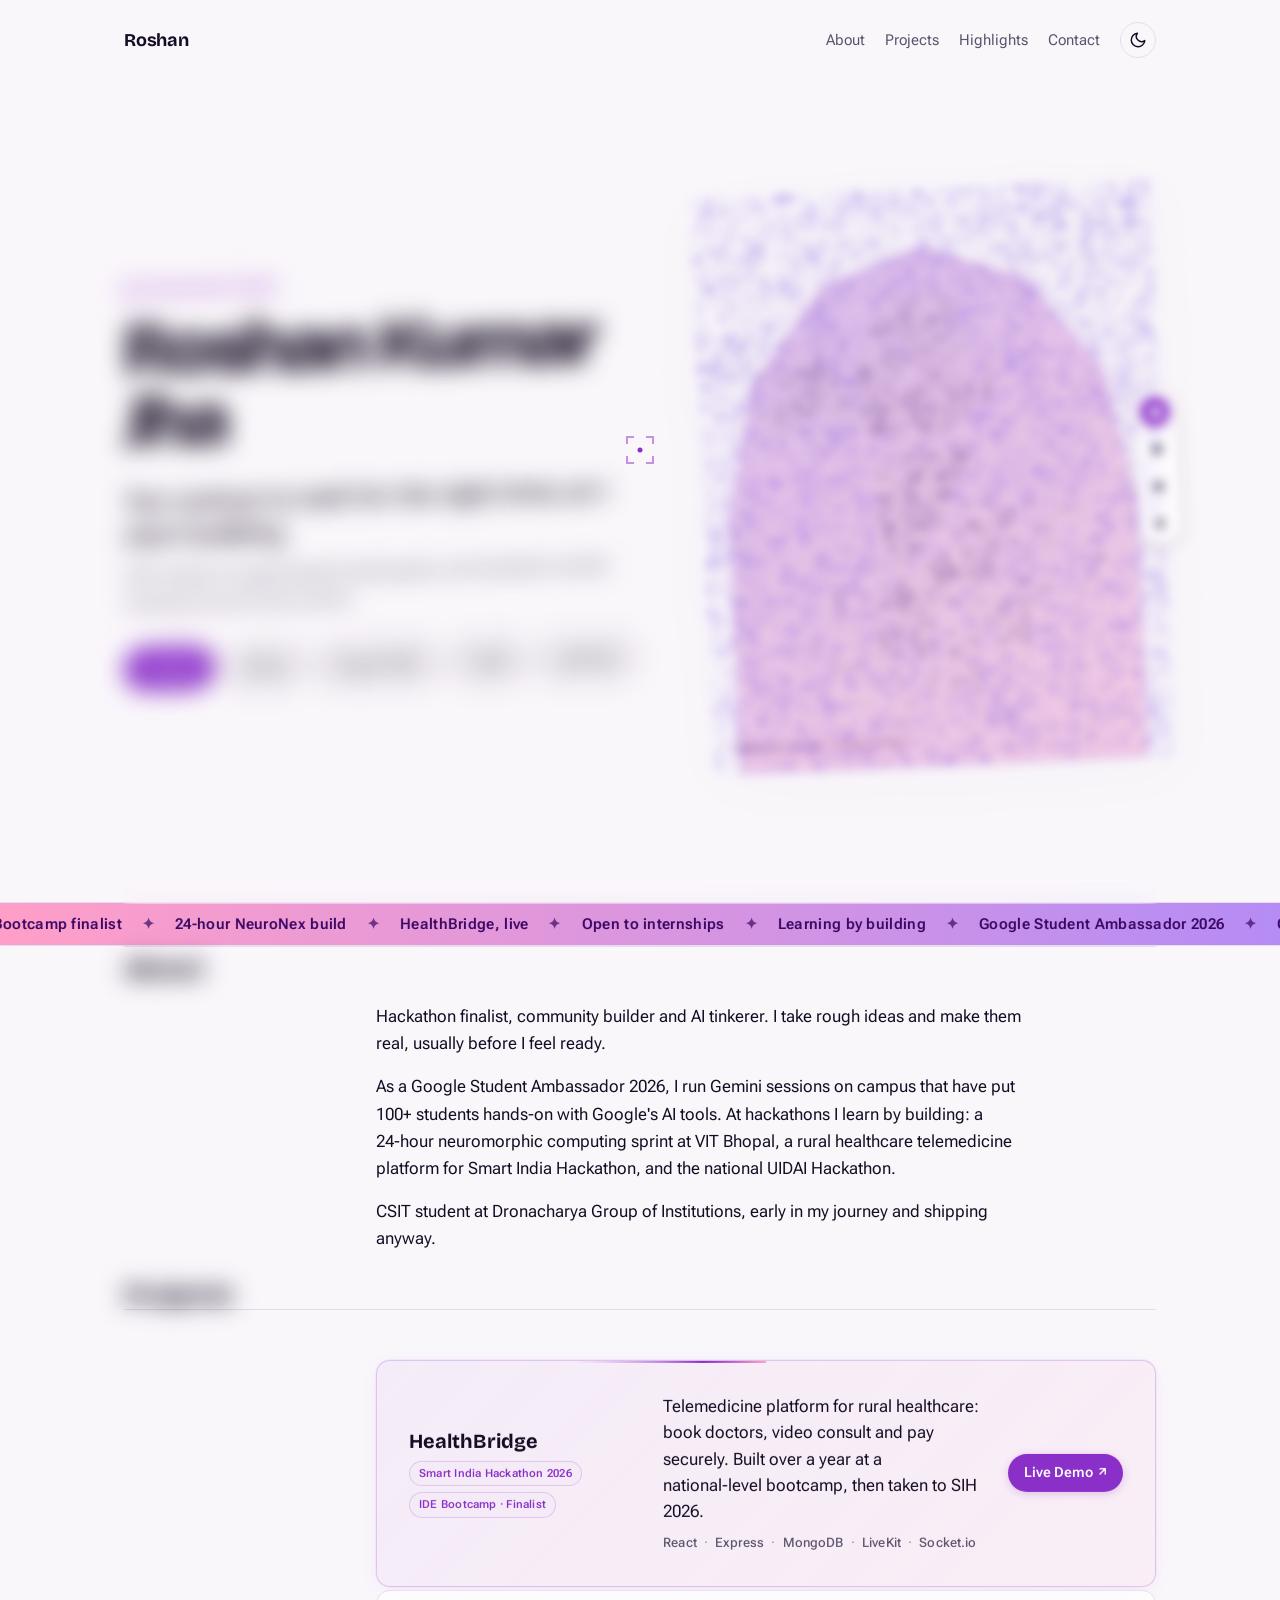
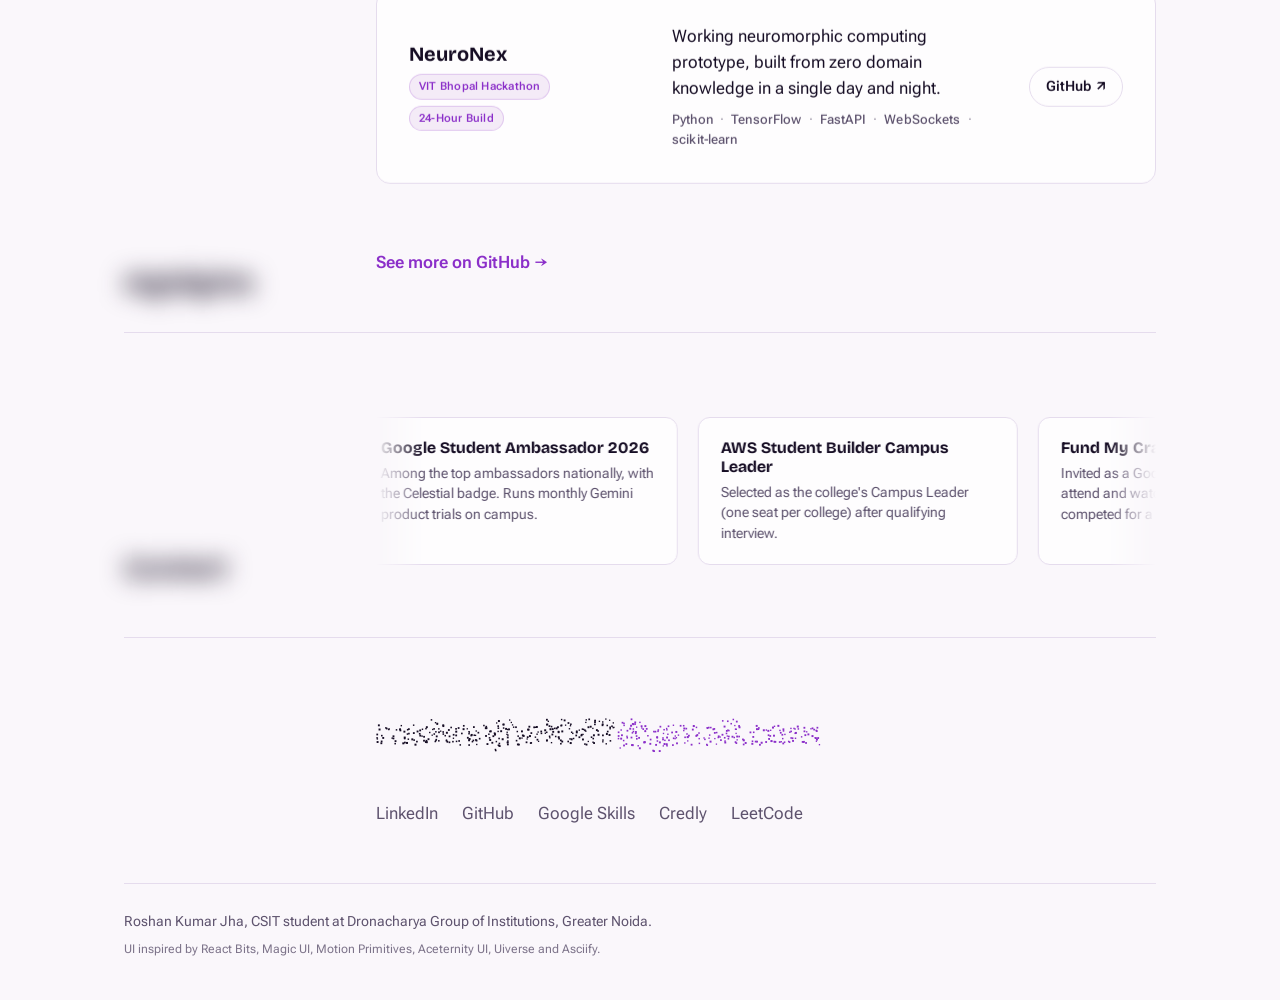
==== index.html @ 673baa4f "Fix project cards layout with vertically centered action buttons, unified padding, and unbroken stac" ====
<!DOCTYPE html>
<html lang="en">
<head>
<meta charset="utf-8">
<meta name="viewport" content="width=device-width, initial-scale=1">
<title>Roshan Kumar Jha | CSIT Student, Google Student Ambassador, Builder</title>
<meta name="description" content="Roshan Kumar Jha is a CSIT student at Dronacharya Group of Institutions, a Google Student Ambassador 2026 and a hackathon builder working across AI and product.">
<meta name="author" content="Roshan Kumar Jha">
<link rel="canonical" href="https://roshanjha1007-ctrl.github.io/Portfolio/">
<meta property="og:type" content="website">
<meta property="og:title" content="Roshan Kumar Jha | Builder, Google Student Ambassador">
<meta property="og:description" content="CSIT student, Google Student Ambassador and hackathon builder working across AI and product.">
<meta property="og:image" content="https://roshanjha1007-ctrl.github.io/Portfolio/photo.jpg">
<link rel="icon" href="data:image/svg+xml,%3Csvg xmlns='http://www.w3.org/2000/svg' viewBox='0 0 100 100'%3E%3Ctext y='.9em' font-size='90'%3E%E2%9C%A6%3C/text%3E%3C/svg%3E">
<link rel="preconnect" href="https://fonts.googleapis.com">
<link rel="preconnect" href="https://fonts.gstatic.com" crossorigin>
<link href="https://fonts.googleapis.com/css2?family=Bricolage+Grotesque:wght@500;700;800&family=Instrument+Sans:wght@400;500;600&family=Roboto+Flex:wght@100..1000&display=swap" rel="stylesheet">
<script>
  (function () {
    try {
      var saved = localStorage.getItem('theme');
      var systemDark = window.matchMedia && window.matchMedia('(prefers-color-scheme: dark)').matches;
      var theme = saved || (systemDark ? 'dark' : 'light');
      document.documentElement.setAttribute('data-theme', theme);
    } catch (e) {}
  })();
</script>
<script type="application/ld+json">
{
  "@context": "https://schema.org",
  "@type": "Person",
  "name": "Roshan Kumar Jha",
  "url": "https://roshanjha1007-ctrl.github.io/Portfolio/",
  "image": "https://roshanjha1007-ctrl.github.io/Portfolio/photo.jpg",
  "jobTitle": "Student, Google Student Ambassador",
  "alumniOf": "Dronacharya Group of Institutions",
  "email": "mailto:roshanjha1007@gmail.com",
  "sameAs": [
    "https://github.com/roshanjha1007-ctrl",
    "https://www.linkedin.com/in/roshanjha1007/",
    "https://www.skills.google/public_profiles/3627ba7f-261a-465a-b769-d2da955b5581",
    "https://www.credly.com/users/roshanjha1007/badges",
    "https://leetcode.com/u/roshanjha_1007/"
  ]
}
</script>
<style>
:root {
  --paper: #FAF7FB;
  --surface: #FFFFFF;
  --ink: #160D24;
  --muted: #5E536E;
  --line: #E5DCED;
  --accent: #8B2FC9;
  --soft: #F4EBF7;
  --card-bg: rgba(255, 255, 255, 0.7);
  --display: "Bricolage Grotesque", "Helvetica Neue", Arial, sans-serif;
  --body: "Roboto Flex", "Instrument Sans", "Helvetica Neue", Arial, sans-serif;
  --ticker-bg-start: #FF9FC8;
  --ticker-bg-end: #B58CF5;
  --ticker-text: #3B0764;
  --ascii-bg: #FF9FC8;
  --ascii-ink: #3B0764;
  --ascii-acc: #6D28D9;
  --target-border: rgba(139, 47, 201, 0.5);
  --target-active: #8B2FC9;
  color-scheme: light;
}

[data-theme="dark"] {
  --paper: #0B0714;
  --surface: #140D24;
  --ink: #F7EAF8;
  --muted: #A393B8;
  --line: #291B3D;
  --accent: #D946EF;
  --soft: #1E122E;
  --card-bg: rgba(20, 13, 36, 0.7);
  --ticker-bg-start: #2D0F3F;
  --ticker-bg-end: #4C1D95;
  --ticker-text: #FCE7F3;
  --ascii-bg: #140D24;
  --ascii-ink: #F7EAF8;
  --ascii-acc: #D946EF;
  --target-border: rgba(217, 70, 239, 0.6);
  --target-active: #D946EF;
  color-scheme: dark;
}

* { box-sizing: border-box; margin: 0; padding: 0; }
html { scroll-behavior: smooth; }
body {
  background: var(--paper);
  color: var(--ink);
  font: 400 17px/1.6 var(--body);
  -webkit-font-smoothing: antialiased;
  position: relative;
  overflow-x: hidden;
}
a { color: inherit; }
:focus-visible { outline: 2px solid var(--accent); outline-offset: 3px; border-radius: 3px; }
.wrap { max-width: 1080px; margin: 0 auto; padding: 0 24px; }
nav { display: flex; justify-content: space-between; align-items: center; padding: 22px 0; font-size: 15px; }
nav b { font: 700 18px var(--display); letter-spacing: -0.01em; }
.nav-right { display: flex; align-items: center; gap: 22px; }
nav a { text-decoration: none; color: var(--muted); transition: color 0.2s ease; }
nav a:hover { color: var(--ink); }

/* HERO */
.hero {
  display: grid;
  grid-template-columns: 1.15fr 0.85fr;
  gap: 48px;
  align-items: center;
  min-height: calc(100vh - 78px);
  min-height: calc(100svh - 78px);
  padding: 12px 0 40px;
}
h1 {
  font: 800 clamp(2.4rem, 5.8vw, 5rem)/0.98 var(--display);
  letter-spacing: -0.03em;
  text-wrap: balance;
}
.tag { margin-top: 26px; max-width: 30em; }
.tag p:first-child { font: 500 clamp(20px, 2.4vw, 26px)/1.3 var(--display); letter-spacing: -0.01em; }
.tag p:last-child { margin-top: 10px; color: var(--muted); }
.links { display: flex; flex-wrap: wrap; gap: 10px; margin-top: 30px; }
.links a {
  padding: 9px 16px;
  border: 1px solid var(--ink);
  border-radius: 999px;
  text-decoration: none;
  font-weight: 500;
  font-size: 15px;
  transition: background 0.2s, color 0.2s, border-color 0.2s, transform 0.2s;
}
.links a:hover { background: var(--ink); color: var(--paper); transform: translateY(-1px); }
.links a.main { background: var(--accent); border-color: var(--accent); color: #fff; }
.links a.main:hover { background: var(--ink); border-color: var(--ink); color: var(--paper); }

.art {
  position: relative;
  height: min(70vh, 560px);
  height: min(70svh, 560px);
  aspect-ratio: 4/5;
  justify-self: end;
  overflow: visible;
  background: transparent;
  border: none;
  box-shadow: none;
}
.art canvas, .art img {
  position: absolute;
  inset: 0;
  width: 100%;
  height: 100%;
  display: block;
  object-fit: cover;
}
.art img { display: none; }
.art.fallback img { display: block; }
.art.fallback canvas { display: none; }
.hint {
  position: absolute;
  left: 12px;
  bottom: 10px;
  font-size: 12px;
  color: var(--ink);
  background: var(--soft);
  padding: 3px 10px;
  border-radius: 99px;
  pointer-events: none;
  border: 1px solid var(--line);
  transition: opacity 0.3s ease;
}

/* SECTIONS */
section { border-top: 1px solid var(--line); padding: 56px 0; display: grid; grid-template-columns: 220px 1fr; gap: 32px; }
h2 { font: 700 28px/1.1 var(--display); letter-spacing: -0.02em; }
.about p { max-width: 38em; }
.about p + p { margin-top: 16px; }
.row {
  display: grid;
  grid-template-columns: 1fr 1.4fr auto;
  gap: 24px;
  padding: 22px 0;
  border-bottom: 1px solid var(--line);
  align-items: start;
}
.row:first-child:not(.bento-card) { padding-top: 0; }
.row h3 { font: 700 20px var(--display); }
.row small { display: block; color: var(--muted); font-size: 14px; margin-top: 4px; }
.row a.go { font-weight: 600; color: var(--accent); text-decoration: none; white-space: nowrap; }
.row a.go:hover { text-decoration: underline; }
.more { display: inline-block; margin-top: 22px; font-weight: 600; color: var(--accent); text-decoration: none; }
.more:hover { text-decoration: underline; }

dl div { display: grid; grid-template-columns: 1fr 1.6fr; gap: 24px; padding: 16px 0; border-bottom: 1px solid var(--line); }
dl div:first-child { padding-top: 0; }
dt { font-weight: 600; }
dd { color: var(--muted); }

.contact a.big {
  font: 700 clamp(24px, 4vw, 40px)/1.1 var(--display);
  letter-spacing: -0.02em;
  text-decoration: none;
  border-bottom: 3px solid var(--accent);
}
.contact ul { list-style: none; display: flex; flex-wrap: wrap; gap: 8px 24px; margin-top: 26px; }
.contact li a { color: var(--muted); text-decoration: none; transition: color 0.2s ease; }
.contact li a:hover { color: var(--ink); }

footer { border-top: 1px solid var(--line); padding: 26px 0 40px; color: var(--muted); font-size: 14px; }

@media(max-width: 820px) {
  .hero { grid-template-columns: 1fr; gap: 32px; padding-top: 16px; min-height: 0; padding-bottom: 56px; }
  .art { justify-self: start; width: 100%; max-width: 360px; height: auto; }
  section { grid-template-columns: 1fr; gap: 20px; padding: 44px 0; }
  .row:not(.bento-card), dl div { grid-template-columns: 1fr; gap: 6px; }
}
</style>
<link rel="stylesheet" href="transitions.css">
<link rel="stylesheet" href="hero-bg.css">
</head>
<body>
<div id="target-cursor" class="target-cursor" aria-hidden="true">
  <div class="tc-dot"></div>
  <div class="tc-bracket tc-tl"></div>
  <div class="tc-bracket tc-tr"></div>
  <div class="tc-bracket tc-bl"></div>
  <div class="tc-bracket tc-br"></div>
</div>

<div id="hero-bg" aria-hidden="true"></div>
<div class="wrap">
  <nav aria-label="Main">
    <b>Roshan</b>
    <div class="nav-right">
      <a href="#about">About</a>
      <a href="#projects">Projects</a>
      <a href="#highlights">Highlights</a>
      <a href="#contact">Contact</a>
      <button id="theme-toggle" class="theme-toggle" aria-label="Toggle dark mode" title="Toggle theme">
        <svg class="sun-icon" viewBox="0 0 24 24" width="18" height="18" stroke="currentColor" stroke-width="2" fill="none" stroke-linecap="round" stroke-linejoin="round"><circle cx="12" cy="12" r="5"></circle><line x1="12" y1="1" x2="12" y2="3"></line><line x1="12" y1="21" x2="12" y2="23"></line><line x1="4.22" y1="4.22" x2="5.64" y2="5.64"></line><line x1="18.36" y1="18.36" x2="19.78" y2="19.78"></line><line x1="1" y1="12" x2="3" y2="12"></line><line x1="21" y1="12" x2="23" y2="12"></line><line x1="4.22" y1="19.78" x2="5.64" y2="18.36"></line><line x1="18.36" y1="5.64" x2="19.78" y2="4.22"></line></svg>
        <svg class="moon-icon" viewBox="0 0 24 24" width="18" height="18" stroke="currentColor" stroke-width="2" fill="none" stroke-linecap="round" stroke-linejoin="round"><path d="M21 12.79A9 9 0 1 1 11.21 3 7 7 0 0 0 21 12.79z"></path></svg>
      </button>
    </div>
  </nav>

  <header class="hero">
    <div class="parallax-layer">
      <!-- REACT BITS: TechText for hero h1 -->
      <div class="tech-text-wrap">
        <span class="tech-hud-badge">[SYS.BUILDER // 2026]</span>
        <h1 class="tech-text" data-text="Roshan Kumar Jha" aria-label="Roshan Kumar Jha"><span class="word">Roshan</span> <span class="word">Kumar</span><br class="hero-name-break"><span class="word">Jha</span></h1>
      </div>
      <div class="tag">
        <p>Too curious to wait for the right time, so I start building.</p>
        <p>CSIT student, Google Student Ambassador and hackathon builder working across AI and product.</p>
      </div>
      <div class="links">
        <a class="main magnetic" href="https://www.linkedin.com/in/roshanjha1007/" rel="me noopener">LinkedIn</a>
        <a class="magnetic" href="https://github.com/roshanjha1007-ctrl" rel="me noopener">GitHub</a>
        <a class="magnetic" href="https://www.skills.google/public_profiles/3627ba7f-261a-465a-b769-d2da955b5581" rel="me noopener">Google Skills</a>
        <a class="magnetic" href="https://www.credly.com/users/roshanjha1007/badges" rel="me noopener">Credly</a>
        <a class="magnetic" href="https://leetcode.com/u/roshanjha_1007/" rel="me noopener">LeetCode</a>
      </div>
    </div>
    <div class="art parallax-layer" id="art">
      <div class="portrait-backdrop shape-arch" id="portrait-backdrop" aria-hidden="true"></div>
      <div class="portrait-subject" id="portrait-subject">
        <canvas id="cv" aria-hidden="true"></canvas>
        <img src="photo.png" onerror="this.onerror=null;this.src='photo.jpg'" alt="Portrait of Roshan Kumar Jha" width="640" height="800">
      </div>
      <span class="hint" id="hint">Diffusion reveal · Hover or tap</span>
      <div class="shape-switcher" aria-label="Portrait frame shape switcher">
        <button type="button" class="shape-btn active" data-shape="arch" title="Arch frame" aria-label="Arch shape">
          <svg viewBox="0 0 16 16" width="13" height="13" fill="currentColor"><path d="M2 14V7a6 6 0 0 1 12 0v7H2z"/></svg>
        </button>
        <button type="button" class="shape-btn" data-shape="circle" title="Circle frame" aria-label="Circle shape">
          <svg viewBox="0 0 16 16" width="13" height="13" fill="currentColor"><circle cx="8" cy="8" r="6"/></svg>
        </button>
        <button type="button" class="shape-btn" data-shape="hexagon" title="Hexagon frame" aria-label="Hexagon shape">
          <svg viewBox="0 0 16 16" width="13" height="13" fill="currentColor"><polygon points="8,2 14,5.5 14,10.5 8,14 2,10.5 2,5.5"/></svg>
        </button>
        <button type="button" class="shape-btn" data-shape="pill" title="Pill frame" aria-label="Pill shape">
          <svg viewBox="0 0 16 16" width="13" height="13" fill="currentColor"><rect x="4" y="2" width="8" height="12" rx="4"/></svg>
        </button>
      </div>
    </div>
    <div class="progressive-blur" aria-hidden="true"></div>
  </header>

  <!-- REACT BITS: TextLoop scrolling marquee strip -->
  <div class="ticker text-loop-container" id="text-loop" aria-hidden="true">
    <div class="text-loop-track">
      <div class="text-loop-content">
        <span>Google Student Ambassador 2026</span><span class="star">✦</span>
        <span>Gemini sessions for 100+ students</span><span class="star">✦</span>
        <span>IDE Bootcamp finalist</span><span class="star">✦</span>
        <span>24-hour NeuroNex build</span><span class="star">✦</span>
        <span>HealthBridge, live</span><span class="star">✦</span>
        <span>Open to internships</span><span class="star">✦</span>
        <span>Learning by building</span><span class="star">✦</span>
      </div>
      <div class="text-loop-content" aria-hidden="true">
        <span>Google Student Ambassador 2026</span><span class="star">✦</span>
        <span>Gemini sessions for 100+ students</span><span class="star">✦</span>
        <span>IDE Bootcamp finalist</span><span class="star">✦</span>
        <span>24-hour NeuroNex build</span><span class="star">✦</span>
        <span>HealthBridge, live</span><span class="star">✦</span>
        <span>Open to internships</span><span class="star">✦</span>
        <span>Learning by building</span><span class="star">✦</span>
      </div>
    </div>
  </div>

  <section id="about" class="about">
    <h2>About</h2>
    <div>
      <p>Hackathon finalist, community builder and AI tinkerer. I take rough ideas and make them real, usually before I feel ready.</p>
      <p>As a Google Student Ambassador 2026, I run Gemini sessions on campus that have put 100+ students hands-on with Google's AI tools. At hackathons I learn by building: a 24-hour neuromorphic computing sprint at VIT Bhopal, a rural healthcare telemedicine platform for Smart India Hackathon, and the national UIDAI Hackathon.</p>
      <p>CSIT student at Dronacharya Group of Institutions, early in my journey and shipping anyway.</p>
    </div>
  </section>

  <section id="projects">
    <h2>Projects</h2>
    <div class="bento-grid">
      <!-- 1. HealthBridge: Featured Bento Card with Magic UI Border Beam -->
      <div class="row project-card featured-project bento-card bento-featured">
        <div class="border-beam" aria-hidden="true"></div>
        <div>
          <h3>HealthBridge</h3>
          <div class="pill-group">
            <span class="pill">Smart India Hackathon 2026</span>
            <span class="pill">IDE Bootcamp · Finalist</span>
          </div>
        </div>
        <div>
          <p class="project-desc">Telemedicine platform for rural healthcare: book doctors, video consult and pay securely. Built over a year at a national-level bootcamp, then taken to SIH 2026.</p>
          <div class="project-stack">
            <span class="stack-item">React</span> <span class="stack-dot">·</span>
            <span class="stack-item">Express</span> <span class="stack-dot">·</span>
            <span class="stack-item">MongoDB</span> <span class="stack-dot">·</span>
            <span class="stack-item">LiveKit</span> <span class="stack-dot">·</span>
            <span class="stack-item">Socket.io</span>
          </div>
        </div>
        <div class="project-links">
          <a class="btn-demo magnetic" href="https://health-bridge-frontend-rosy.vercel.app/login" target="_blank" rel="noopener noreferrer" aria-label="Open HealthBridge demo">Live Demo <span class="arrow">↗</span></a>
        </div>
      </div>

      <!-- 2. NeuroNex: Matching Bento Card -->
      <div class="row project-card bento-card">
        <div>
          <h3>NeuroNex</h3>
          <div class="pill-group">
            <span class="pill">VIT Bhopal Hackathon</span>
            <span class="pill">24-Hour Build</span>
          </div>
        </div>
        <div>
          <p class="project-desc">Working neuromorphic computing prototype, built from zero domain knowledge in a single day and night.</p>
          <div class="project-stack">
            <span class="stack-item">Python</span> <span class="stack-dot">·</span>
            <span class="stack-item">TensorFlow</span> <span class="stack-dot">·</span>
            <span class="stack-item">FastAPI</span> <span class="stack-dot">·</span>
            <span class="stack-item">WebSockets</span> <span class="stack-dot">·</span>
            <span class="stack-item">scikit&#8209;learn</span>
          </div>
        </div>
        <div class="project-links">
          <a class="btn-github magnetic" href="https://github.com/roshanjha1007-ctrl/synops_sec" target="_blank" rel="noopener noreferrer" aria-label="Open NeuroNex repository">GitHub <span class="arrow">↗</span></a>
        </div>
      </div>

      <a class="more magnetic" href="https://github.com/roshanjha1007-ctrl?tab=repositories" target="_blank" rel="noopener">See more on GitHub →</a>
    </div>
  </section>

  <section id="highlights">
    <h2>Highlights</h2>
    <div class="infinite-cards-wrap" id="infinite-cards-wrap" aria-label="Achievements carousel">
      <div class="infinite-cards-track">
        <!-- Set 1 -->
        <div class="tilt-card"><div class="tilt-card-inner"><dt>Google Student Ambassador 2026</dt><dd>Among the top ambassadors nationally, with the Celestial badge. Runs monthly Gemini product trials on campus.</dd></div></div>
        <div class="tilt-card"><div class="tilt-card-inner"><dt>AWS Student Builder Campus Leader</dt><dd>Selected as the college's Campus Leader (one seat per college) after qualifying interview.</dd></div></div>
        <div class="tilt-card"><div class="tilt-card-inner"><dt>Fund My Crazy, IIT Delhi</dt><dd>Invited as a Google Student Ambassador to attend and watch the event, where 10 ideas competed for a ₹1 Crore prize pool.</dd></div></div>
        <div class="tilt-card"><div class="tilt-card-inner"><dt>IDE Bootcamp 2026</dt><dd>Finalist.</dd></div></div>
        <div class="tilt-card"><div class="tilt-card-inner"><dt>Hackathons</dt><dd>Top 15 teams at the Dronpratimb college hackathon, participant at the national UIDAI Hackathon, and NeuroNex 2026 at VIT Bhopal.</dd></div></div>
        <div class="tilt-card"><div class="tilt-card-inner"><dt>Naukri Campus Young Turks 2026</dt><dd>Rank 24,965 out of 4 lakh+ students in Round 1, and qualified for Round 2 in the Coding track.</dd></div></div>
        <div class="tilt-card"><div class="tilt-card-inner"><dt>Credly Badges</dt><dd>60+ verified skill badges across Google Cloud, AI/ML and software development.</dd></div></div>
        <!-- Set 2 (for seamless infinite loop) -->
        <div class="tilt-card" aria-hidden="true"><div class="tilt-card-inner"><dt>Google Student Ambassador 2026</dt><dd>Among the top ambassadors nationally, with the Celestial badge. Runs monthly Gemini product trials on campus.</dd></div></div>
        <div class="tilt-card" aria-hidden="true"><div class="tilt-card-inner"><dt>AWS Student Builder Campus Leader</dt><dd>Selected as the college's Campus Leader (one seat per college) after qualifying interview.</dd></div></div>
        <div class="tilt-card" aria-hidden="true"><div class="tilt-card-inner"><dt>Fund My Crazy, IIT Delhi</dt><dd>Invited as a Google Student Ambassador to attend and watch the event, where 10 ideas competed for a ₹1 Crore prize pool.</dd></div></div>
        <div class="tilt-card" aria-hidden="true"><div class="tilt-card-inner"><dt>IDE Bootcamp 2026</dt><dd>Finalist.</dd></div></div>
        <div class="tilt-card" aria-hidden="true"><div class="tilt-card-inner"><dt>Hackathons</dt><dd>Top 15 teams at the Dronpratimb college hackathon, participant at the national UIDAI Hackathon, and NeuroNex 2026 at VIT Bhopal.</dd></div></div>
        <div class="tilt-card" aria-hidden="true"><div class="tilt-card-inner"><dt>Naukri Campus Young Turks 2026</dt><dd>Rank 24,965 out of 4 lakh+ students in Round 1, and qualified for Round 2 in the Coding track.</dd></div></div>
        <div class="tilt-card" aria-hidden="true"><div class="tilt-card-inner"><dt>Credly Badges</dt><dd>60+ verified skill badges across Google Cloud, AI/ML and software development.</dd></div></div>
      </div>
    </div>
  </section>

  <!-- REACT BITS: ParticleText in contact section -->
  <section id="contact" class="contact">
    <h2>Contact</h2>
    <div>
      <div class="particle-text-wrap" id="particle-text-wrap">
        <canvas id="particle-canvas" aria-label="roshanjha1007@gmail.com"></canvas>
        <a class="particle-link-sr big" href="mailto:roshanjha1007@gmail.com">roshanjha1007@gmail.com</a>
      </div>
      <ul>
        <li><a href="https://www.linkedin.com/in/roshanjha1007/" rel="me noopener">LinkedIn</a></li>
        <li><a href="https://github.com/roshanjha1007-ctrl" rel="me noopener">GitHub</a></li>
        <li><a href="https://www.skills.google/public_profiles/3627ba7f-261a-465a-b769-d2da955b5581" rel="me noopener">Google Skills</a></li>
        <li><a href="https://www.credly.com/users/roshanjha1007/badges" rel="me noopener">Credly</a></li>
        <li><a href="https://leetcode.com/u/roshanjha_1007/" rel="me noopener">LeetCode</a></li>
      </ul>
    </div>
  </section>

  <footer class="site-footer">
    <div>Roshan Kumar Jha, CSIT student at Dronacharya Group of Institutions, Greater Noida.</div>
    <div class="credits">UI inspired by React Bits, Magic UI, Motion Primitives, Aceternity UI, Uiverse and Asciify.</div>
  </footer>
</div>

<script src="ascii.js"></script>
<script src="transitions.js"></script>
<script type="module" src="hero-bg.js"></script>
</body>
</html>
---- transitions.css ----
/**
 * ============================================================
 * Portfolio UI Systems & Open Source Inspirations
 * - React Bits (David Haz, MIT License): TechText, TextLoop, ParticleText, VariableProximity, TargetCursor
 * - Magic UI (Dorian Baffier, MIT License): Bento Grid & Border Beam
 * - Motion Primitives (Emil Kowalski, MIT License): Magnetic Buttons & Progressive Blur
 * - Aceternity UI (Manu Arora, MIT License for non-redistributed portfolio): Infinite Moving Cards & 3D Tilt
 * - Asciify & Uiverse.io (MIT License): Toast notification & clean elements
 * ============================================================
 */

/* Theme Variables */
:root {
  --paper: #FAF7FB;
  --surface: #FFFFFF;
  --ink: #160D24;
  --muted: #5E536E;
  --line: #E5DCED;
  --accent: #8B2FC9;
  --soft: #F4EBF7;
  --card-bg: rgba(255, 255, 255, 0.7);
  --ticker-bg-start: #FF9FC8;
  --ticker-bg-end: #B58CF5;
  --ticker-text: #3B0764;
  --ascii-bg: #FF9FC8;
  --ascii-ink: #3B0764;
  --ascii-acc: #6D28D9;
  --target-border: rgba(139, 47, 201, 0.5);
  --target-active: #8B2FC9;
  --hud-tag: #8B2FC9;
  color-scheme: light;
}

[data-theme="dark"] {
  --paper: #0B0714;
  --surface: #140D24;
  --ink: #F7EAF8;
  --muted: #A393B8;
  --line: #291B3D;
  --accent: #D946EF;
  --soft: #1E122E;
  --card-bg: rgba(20, 13, 36, 0.7);
  --ticker-bg-start: #2D0F3F;
  --ticker-bg-end: #4C1D95;
  --ticker-text: #FCE7F3;
  --ascii-bg: #140D24;
  --ascii-ink: #F7EAF8;
  --ascii-acc: #D946EF;
  --target-border: rgba(217, 70, 239, 0.6);
  --target-active: #D946EF;
  --hud-tag: #D946EF;
  color-scheme: dark;
}

/* Nav & Theme Toggle */
.nav-right {
  display: flex;
  align-items: center;
  gap: 20px;
}
.theme-toggle {
  background: transparent;
  border: 1px solid var(--line);
  color: var(--ink);
  width: 36px;
  height: 36px;
  border-radius: 50%;
  display: inline-flex;
  align-items: center;
  justify-content: center;
  cursor: pointer;
  transition: all 0.2s ease;
  position: relative;
  overflow: hidden;
}
.theme-toggle:hover {
  background: var(--soft);
  border-color: var(--accent);
  color: var(--accent);
  transform: rotate(15deg);
}
.theme-toggle svg {
  position: absolute;
  transition: transform 0.4s cubic-bezier(0.16, 1, 0.3, 1), opacity 0.3s ease;
}
[data-theme="dark"] .theme-toggle .sun-icon {
  transform: translateY(0) scale(1);
  opacity: 1;
}
[data-theme="dark"] .theme-toggle .moon-icon {
  transform: translateY(24px) scale(0.5);
  opacity: 0;
}
:root:not([data-theme="dark"]) .theme-toggle .sun-icon {
  transform: translateY(-24px) scale(0.5);
  opacity: 0;
}
:root:not([data-theme="dark"]) .theme-toggle .moon-icon {
  transform: translateY(0) scale(1);
  opacity: 1;
}

/* 1. REACT BITS: TechText */
.tech-text-wrap {
  position: relative;
  display: block;
}
.tech-hud-badge {
  display: inline-block;
  font-family: var(--body);
  font-size: 11px;
  font-weight: 600;
  letter-spacing: 0.12em;
  text-transform: uppercase;
  color: var(--hud-tag);
  background: var(--soft);
  padding: 3px 8px;
  border-radius: 4px;
  margin-bottom: 12px;
  border-left: 2px solid var(--accent);
}
.tech-text {
  position: relative;
  display: block;
  text-wrap: balance;
  margin: 0;
  padding: 0;
}
.tech-text .word {
  display: inline-block;
  white-space: nowrap;
}
.hero-name-break {
  display: block;
}
.tech-char {
  display: inline-block;
  position: relative;
  transition: transform 0.2s cubic-bezier(0.34, 1.56, 0.64, 1), color 0.15s ease;
  will-change: transform;
}
.tech-char:hover {
  transform: translateY(-3px) scale(1.08);
  color: var(--accent);
  text-shadow: 0 0 12px var(--accent);
}

/* 2. REACT BITS: TextLoop */
.text-loop-container {
  overflow: hidden;
  white-space: nowrap;
  margin: 0 calc(50% - 50vw);
  background: linear-gradient(90deg, var(--ticker-bg-start), var(--ticker-bg-end));
  padding: 12px 0;
  border-block: 1px solid var(--line);
  user-select: none;
  position: relative;
}
.text-loop-track {
  display: flex;
  width: max-content;
  will-change: transform;
}
.text-loop-content {
  display: flex;
  align-items: center;
  gap: 20px;
  padding-right: 20px;
  font: 600 15px var(--body);
  color: var(--ticker-text);
  letter-spacing: 0.02em;
}
.text-loop-content .star {
  opacity: 0.7;
}

/* 3. REACT BITS: ParticleText */
.particle-text-wrap {
  position: relative;
  width: 100%;
  max-width: 600px;
  height: 80px;
  margin-bottom: 16px;
}
#particle-canvas {
  width: 100%;
  height: 100%;
  display: block;
  cursor: pointer;
}
.particle-link-sr {
  position: absolute;
  opacity: 0;
  pointer-events: none;
}

/* 4. REACT BITS: VariableProximity */
.vp-word {
  display: inline-block;
  white-space: pre-wrap;
  will-change: font-variation-settings;
}

/* 5. REACT BITS: TargetCursor */
.target-cursor {
  position: fixed;
  top: 0;
  left: 0;
  width: 28px;
  height: 28px;
  pointer-events: none;
  z-index: 999999;
  transform: translate(-50%, -50%);
  transition: width 0.25s cubic-bezier(0.16, 1, 0.3, 1),
              height 0.25s cubic-bezier(0.16, 1, 0.3, 1),
              opacity 0.2s ease,
              border-radius 0.25s ease;
  will-change: transform, width, height;
}
.tc-dot {
  position: absolute;
  top: 50%;
  left: 50%;
  width: 5px;
  height: 5px;
  background: var(--target-active);
  border-radius: 50%;
  transform: translate(-50%, -50%);
  transition: opacity 0.2s ease, transform 0.2s ease;
}
.tc-bracket {
  position: absolute;
  width: 8px;
  height: 8px;
  border: 2px solid var(--target-border);
  transition: all 0.2s ease;
}
.tc-tl { top: 0; left: 0; border-right: none; border-bottom: none; }
.tc-tr { top: 0; right: 0; border-left: none; border-bottom: none; }
.tc-bl { bottom: 0; left: 0; border-right: none; border-top: none; }
.tc-br { bottom: 0; right: 0; border-left: none; border-top: none; }

/* Target locked state */
.target-cursor.locked {
  border-radius: 6px;
}
.target-cursor.locked .tc-bracket {
  border-color: var(--target-active);
  width: 12px;
  height: 12px;
}
.target-cursor.locked .tc-dot {
  opacity: 0.4;
  transform: translate(-50%, -50%) scale(0.7);
}
.target-cursor.down .tc-bracket {
  transform: scale(0.85);
}

@media (pointer: coarse), (hover: none) {
  .target-cursor {
    display: none !important;
  }
}

/* 6. SCROLL ANIMATIONS: Parallax, Motion Blur & Section Reveals */
body {
  overflow-x: hidden;
  transition: background-color 0.3s ease, color 0.3s ease;
}

.parallax-layer {
  will-change: transform, filter;
}

/* Section entrance reveal */
.scroll-reveal {
  opacity: 0;
  transform: translateY(36px);
  filter: blur(10px);
  transition: opacity 0.85s cubic-bezier(0.16, 1, 0.3, 1),
              transform 0.85s cubic-bezier(0.16, 1, 0.3, 1),
              filter 0.85s cubic-bezier(0.16, 1, 0.3, 1);
  will-change: opacity, transform, filter;
}
.scroll-reveal.revealed {
  opacity: 1;
  transform: translateY(0);
  filter: blur(0px);
}

/* Row stagger animations */
.row {
  transition: transform 0.2s ease, border-color 0.2s ease;
}

/* 7. Featured Project Card (HealthBridge) */
.featured-project {
  position: relative;
  background: linear-gradient(135deg, rgba(139, 47, 201, 0.04), rgba(255, 159, 200, 0.07));
  border: 1px solid rgba(139, 47, 201, 0.22) !important;
  border-radius: 14px;
  padding: 32px !important;
  box-shadow: 0 4px 20px -4px rgba(139, 47, 201, 0.1), 0 0 0 1px rgba(139, 47, 201, 0.04);
  transition: transform 0.25s cubic-bezier(0.16, 1, 0.3, 1), box-shadow 0.25s ease, border-color 0.25s ease;
}

/* 8. Portrait Backdrop & Shape Switcher */
.portrait-backdrop {
  position: absolute;
  left: 6%;
  right: 6%;
  top: 10%;
  bottom: 0;
  z-index: 1;
  background: linear-gradient(150deg, rgba(139, 47, 201, 0.28) 0%, rgba(255, 159, 200, 0.38) 100%);
  border: 1.5px solid rgba(139, 47, 201, 0.38);
  box-shadow: 0 12px 36px -6px rgba(139, 47, 201, 0.22), 0 0 30px rgba(255, 159, 200, 0.18);
  clip-path: polygon(50% 0%, 75% 6.7%, 93.3% 25%, 100% 50%, 100% 100%, 75% 100%, 50% 100%, 25% 100%, 0% 100%, 0% 50%, 6.7% 25%, 25% 6.7%);
  transition: clip-path 0.65s cubic-bezier(0.16, 1, 0.3, 1),
              background 0.3s ease,
              border-color 0.3s ease,
              box-shadow 0.3s ease;
  will-change: clip-path;
}

[data-theme="dark"] .portrait-backdrop {
  background: linear-gradient(150deg, rgba(76, 29, 149, 0.55) 0%, rgba(217, 70, 239, 0.28) 100%);
  border: 1.5px solid rgba(217, 70, 239, 0.4);
  box-shadow: 0 12px 40px -4px rgba(217, 70, 239, 0.32), 0 0 32px rgba(168, 85, 247, 0.25);
}

.portrait-backdrop.shape-arch {
  clip-path: polygon(50% 0%, 75% 6.7%, 93.3% 25%, 100% 50%, 100% 100%, 75% 100%, 50% 100%, 25% 100%, 0% 100%, 0% 50%, 6.7% 25%, 25% 6.7%);
}

.portrait-backdrop.shape-circle {
  clip-path: polygon(50% 0%, 75% 6.7%, 93.3% 25%, 100% 50%, 93.3% 75%, 75% 93.3%, 50% 100%, 25% 93.3%, 6.7% 75%, 0% 50%, 6.7% 25%, 25% 6.7%);
}

.portrait-backdrop.shape-hexagon {
  clip-path: polygon(50% 0%, 50% 0%, 93.3% 25%, 93.3% 25%, 93.3% 75%, 93.3% 75%, 50% 100%, 50% 100%, 6.7% 75%, 6.7% 75%, 6.7% 25%, 6.7% 25%);
}

.portrait-backdrop.shape-pill {
  clip-path: polygon(50% 0%, 75% 4%, 90% 12%, 90% 50%, 90% 88%, 75% 96%, 50% 100%, 25% 96%, 10% 88%, 10% 50%, 10% 12%, 25% 4%);
}

.portrait-subject {
  position: absolute;
  inset: 0;
  z-index: 2;
  pointer-events: auto;
}

.portrait-subject canvas,
.portrait-subject img {
  position: absolute;
  inset: 0;
  width: 100%;
  height: 100%;
  display: block;
  object-fit: cover;
  filter: contrast(1.04) brightness(1.02) saturate(0.96) hue-rotate(-6deg) drop-shadow(0 14px 28px rgba(45, 15, 65, 0.22));
}

[data-theme="dark"] .portrait-subject canvas,
[data-theme="dark"] .portrait-subject img {
  filter: contrast(1.06) brightness(0.98) saturate(0.95) hue-rotate(-8deg) drop-shadow(0 16px 36px rgba(15, 5, 25, 0.45));
}

.portrait-subject img {
  display: none;
}

.art.fallback .portrait-subject img {
  display: block;
}

.art.fallback .portrait-subject canvas {
  display: none;
}

/* Shape Switcher UI */
.shape-switcher {
  position: absolute;
  right: -16px;
  top: 50%;
  transform: translateY(-50%);
  display: flex;
  flex-direction: column;
  gap: 8px;
  background: var(--card-bg);
  backdrop-filter: blur(8px);
  -webkit-backdrop-filter: blur(8px);
  padding: 6px;
  border-radius: 999px;
  border: 1px solid var(--line);
  box-shadow: 0 4px 16px rgba(0, 0, 0, 0.1);
  z-index: 10;
  transition: opacity 0.2s ease, transform 0.2s ease;
}

.shape-btn {
  width: 28px;
  height: 28px;
  border-radius: 50%;
  border: 1px solid transparent;
  background: transparent;
  color: var(--muted);
  display: inline-flex;
  align-items: center;
  justify-content: center;
  cursor: pointer;
  transition: all 0.2s ease;
  padding: 0;
}

.shape-btn:hover {
  color: var(--accent);
  background: var(--soft);
  transform: scale(1.1);
}

.shape-btn.active {
  background: var(--accent);
  color: #fff;
  box-shadow: 0 2px 8px rgba(139, 47, 201, 0.35);
}

@media (max-width: 820px) {
  .shape-switcher {
    display: none !important;
  }
}

[data-theme="dark"] .featured-project {
  background: linear-gradient(135deg, rgba(217, 70, 239, 0.06), rgba(76, 29, 149, 0.15));
  border: 1px solid rgba(217, 70, 239, 0.3) !important;
  box-shadow: 0 4px 24px -2px rgba(217, 70, 239, 0.14), 0 0 16px -2px rgba(217, 70, 239, 0.08);
}

.featured-project:hover {
  border-color: var(--accent) !important;
  box-shadow: 0 8px 30px -4px rgba(139, 47, 201, 0.22), 0 0 20px rgba(139, 47, 201, 0.12);
}

[data-theme="dark"] .featured-project:hover {
  box-shadow: 0 8px 32px -4px rgba(217, 70, 239, 0.28), 0 0 24px rgba(217, 70, 239, 0.18);
}

.pill-group {
  display: flex;
  flex-wrap: wrap;
  gap: 6px;
  margin-top: 8px;
}

.pill {
  display: inline-flex;
  align-items: center;
  font-size: 11px;
  font-weight: 600;
  letter-spacing: 0.02em;
  padding: 3px 9px;
  border-radius: 999px;
  background: var(--soft);
  color: var(--accent);
  border: 1px solid rgba(139, 47, 201, 0.2);
  white-space: nowrap;
}

[data-theme="dark"] .pill {
  background: rgba(217, 70, 239, 0.12);
  border-color: rgba(217, 70, 239, 0.3);
  color: var(--accent);
}

.project-desc {
  line-height: 1.55;
}

.project-stack {
  font-size: 13px;
  color: var(--muted);
  font-family: var(--body);
  font-weight: 500;
  margin-top: 8px;
  letter-spacing: 0.01em;
  line-height: 1.6;
}

.stack-item {
  display: inline-block;
  white-space: nowrap;
}

.stack-dot {
  display: inline-block;
  margin: 0 4px;
  opacity: 0.6;
}

.project-links {
  display: flex;
  flex-direction: row;
  flex-wrap: wrap;
  gap: 10px;
  align-items: center;
  align-self: center;
  justify-content: flex-end;
}

.btn-demo {
  display: inline-flex;
  align-items: center;
  gap: 5px;
  padding: 8px 16px;
  border-radius: 999px;
  background: var(--accent);
  color: #fff !important;
  font-size: 13.5px;
  font-weight: 600;
  text-decoration: none;
  white-space: nowrap;
  transition: transform 0.2s ease, opacity 0.2s ease, box-shadow 0.2s ease;
  box-shadow: 0 2px 8px rgba(139, 47, 201, 0.25);
}

.btn-demo:hover {
  transform: translateY(-1px);
  box-shadow: 0 4px 14px rgba(139, 47, 201, 0.4);
}

.btn-demo .arrow {
  font-size: 12px;
  transition: transform 0.2s ease;
}

.btn-demo:hover .arrow {
  transform: translate(2px, -2px);
}

@media (max-width: 768px) {
  .bento-card,
  .featured-project.bento-card {
    grid-template-columns: 1fr !important;
    gap: 16px !important;
    padding: 20px !important;
    align-items: stretch !important;
  }
  .project-links {
    width: 100%;
    margin-top: 10px;
    align-self: stretch;
    justify-content: stretch;
    flex-direction: column;
    gap: 8px;
  }
  .project-links a,
  .project-links .btn-demo,
  .project-links .btn-github {
    width: 100%;
    display: inline-flex;
    justify-content: center;
    box-sizing: border-box;
    text-align: center;
  }
}

/* 9. Bento Grid & Magic UI Border Beam */
.bento-grid {
  display: flex;
  flex-direction: column;
  gap: 20px;
  width: 100%;
}

.bento-card {
  position: relative;
  display: grid;
  grid-template-columns: 1fr 1.4fr auto;
  gap: 28px;
  align-items: center;
  border-radius: 14px;
  border: 1px solid var(--line);
  background: var(--card-bg);
  backdrop-filter: blur(8px);
  -webkit-backdrop-filter: blur(8px);
  padding: 32px !important;
  margin: 0;
  transition: transform 0.25s cubic-bezier(0.16, 1, 0.3, 1), box-shadow 0.25s ease, border-color 0.25s ease;
  overflow: hidden;
}

.bento-card h3 {
  font: 700 20px var(--display);
  margin: 0;
}

.bento-card:hover {
  transform: translateY(-2px);
  border-color: var(--accent);
  box-shadow: 0 10px 30px -6px rgba(139, 47, 201, 0.16);
}

[data-theme="dark"] .bento-card {
  background: rgba(20, 13, 36, 0.65);
  border-color: var(--line);
}

[data-theme="dark"] .bento-card:hover {
  box-shadow: 0 10px 32px -4px rgba(217, 70, 239, 0.22);
}

.bento-featured {
  background: linear-gradient(135deg, rgba(139, 47, 201, 0.05), rgba(255, 159, 200, 0.09));
  border-color: rgba(139, 47, 201, 0.35);
}

[data-theme="dark"] .bento-featured {
  background: linear-gradient(135deg, rgba(217, 70, 239, 0.08), rgba(76, 29, 149, 0.18));
  border-color: rgba(217, 70, 239, 0.38);
}

.border-beam {
  position: absolute;
  inset: 0;
  border-radius: inherit;
  pointer-events: none;
  padding: 1.5px;
  mask: linear-gradient(#fff 0 0) content-box, linear-gradient(#fff 0 0);
  -webkit-mask: linear-gradient(#fff 0 0) content-box, linear-gradient(#fff 0 0);
  mask-composite: exclude;
  -webkit-mask-composite: xor;
  z-index: 2;
  overflow: hidden;
}

.border-beam::after {
  content: "";
  position: absolute;
  inset: -100%;
  background: conic-gradient(from 0deg, transparent 0deg 300deg, var(--accent) 330deg, #FF9FC8 360deg);
  animation: border-beam-spin 6s linear infinite;
}

@keyframes border-beam-spin {
  to { transform: rotate(360deg); }
}

/* 10. Secondary Button (.btn-github) & Magnetic Buttons */
.btn-github {
  display: inline-flex;
  align-items: center;
  gap: 5px;
  padding: 8px 16px;
  border-radius: 999px;
  background: transparent;
  border: 1px solid var(--line);
  color: var(--ink) !important;
  font-size: 13.5px;
  font-weight: 600;
  text-decoration: none;
  white-space: nowrap;
  transition: transform 0.2s ease, border-color 0.2s ease, background 0.2s ease, color 0.2s ease;
}

.btn-github:hover {
  border-color: var(--accent);
  background: var(--soft);
  color: var(--accent) !important;
}

.magnetic {
  display: inline-flex;
  will-change: transform;
}

/* 11. Progressive Blur at Hero Bottom (Motion Primitives) */
.hero {
  position: relative;
}

.progressive-blur {
  position: absolute;
  bottom: -2px;
  left: 0;
  right: 0;
  height: 80px;
  pointer-events: none;
  z-index: 4;
  backdrop-filter: blur(10px);
  -webkit-backdrop-filter: blur(10px);
  mask-image: linear-gradient(to bottom, transparent 0%, rgba(0, 0, 0, 0.4) 40%, black 100%);
  -webkit-mask-image: linear-gradient(to bottom, transparent 0%, rgba(0, 0, 0, 0.4) 40%, black 100%);
  transition: backdrop-filter 0.3s ease;
}

/* 12. Aceternity Infinite Moving Cards & 3D Tilt */
.infinite-cards-wrap {
  position: relative;
  overflow: hidden;
  margin: 12px 0 0;
  padding: 16px 0;
  mask-image: linear-gradient(to right, transparent 0%, black 6%, black 94%, transparent 100%);
  -webkit-mask-image: linear-gradient(to right, transparent 0%, black 6%, black 94%, transparent 100%);
}

.infinite-cards-track {
  display: flex;
  gap: 20px;
  width: max-content;
  will-change: transform;
}

.tilt-card {
  width: 320px;
  flex-shrink: 0;
  perspective: 1000px;
  cursor: pointer;
}

.tilt-card-inner {
  background: var(--card-bg);
  backdrop-filter: blur(6px);
  -webkit-backdrop-filter: blur(6px);
  border: 1px solid var(--line);
  border-radius: 12px;
  padding: 20px 22px;
  height: 100%;
  transition: transform 0.15s ease-out, border-color 0.25s ease, box-shadow 0.25s ease;
  transform-style: preserve-3d;
  will-change: transform;
}

.tilt-card:hover .tilt-card-inner {
  border-color: var(--accent);
  box-shadow: 0 10px 30px -4px rgba(139, 47, 201, 0.22);
}

[data-theme="dark"] .tilt-card:hover .tilt-card-inner {
  box-shadow: 0 10px 32px -4px rgba(217, 70, 239, 0.26);
}

.tilt-card dt {
  font: 700 16px var(--display);
  color: var(--ink);
  margin-bottom: 6px;
}

.tilt-card dd {
  font-size: 13.5px;
  color: var(--muted);
  line-height: 1.5;
}

/* 13. Asciify Toast Notification */
.asciify-toast {
  position: fixed;
  bottom: 28px;
  left: 50%;
  transform: translateX(-50%) translateY(30px);
  background: var(--paper);
  color: var(--ink);
  border: 1.5px solid var(--accent);
  box-shadow: 0 10px 30px rgba(0, 0, 0, 0.2), 0 0 16px rgba(139, 47, 201, 0.25);
  padding: 10px 18px;
  border-radius: 999px;
  font: 600 13.5px "Courier New", monospace;
  display: flex;
  align-items: center;
  gap: 8px;
  z-index: 1000000;
  opacity: 0;
  pointer-events: none;
  transition: transform 0.35s cubic-bezier(0.16, 1, 0.3, 1), opacity 0.3s ease;
}

.asciify-toast.show {
  opacity: 1;
  transform: translateX(-50%) translateY(0);
}

.asciify-toast .toast-icon {
  color: var(--accent);
}

.credits {
  margin-top: 8px;
  font-size: 12px;
  color: var(--muted);
  opacity: 0.8;
}

/* Prefers-reduced-motion overrides */
@media (prefers-reduced-motion: reduce) {
  .scroll-reveal {
    opacity: 1 !important;
    transform: none !important;
    filter: none !important;
    transition: none !important;
  }
  .parallax-layer {
    transform: none !important;
    filter: none !important;
  }
  .target-cursor {
    display: none !important;
  }
}
---- hero-bg.css ----
/* Asciify hero background: full-bleed ground behind the hero, under all content. */
body{position:relative}
#hero-bg{position:absolute;top:0;left:0;right:0;height:max(100vh,640px);height:max(100svh,640px);z-index:-1}
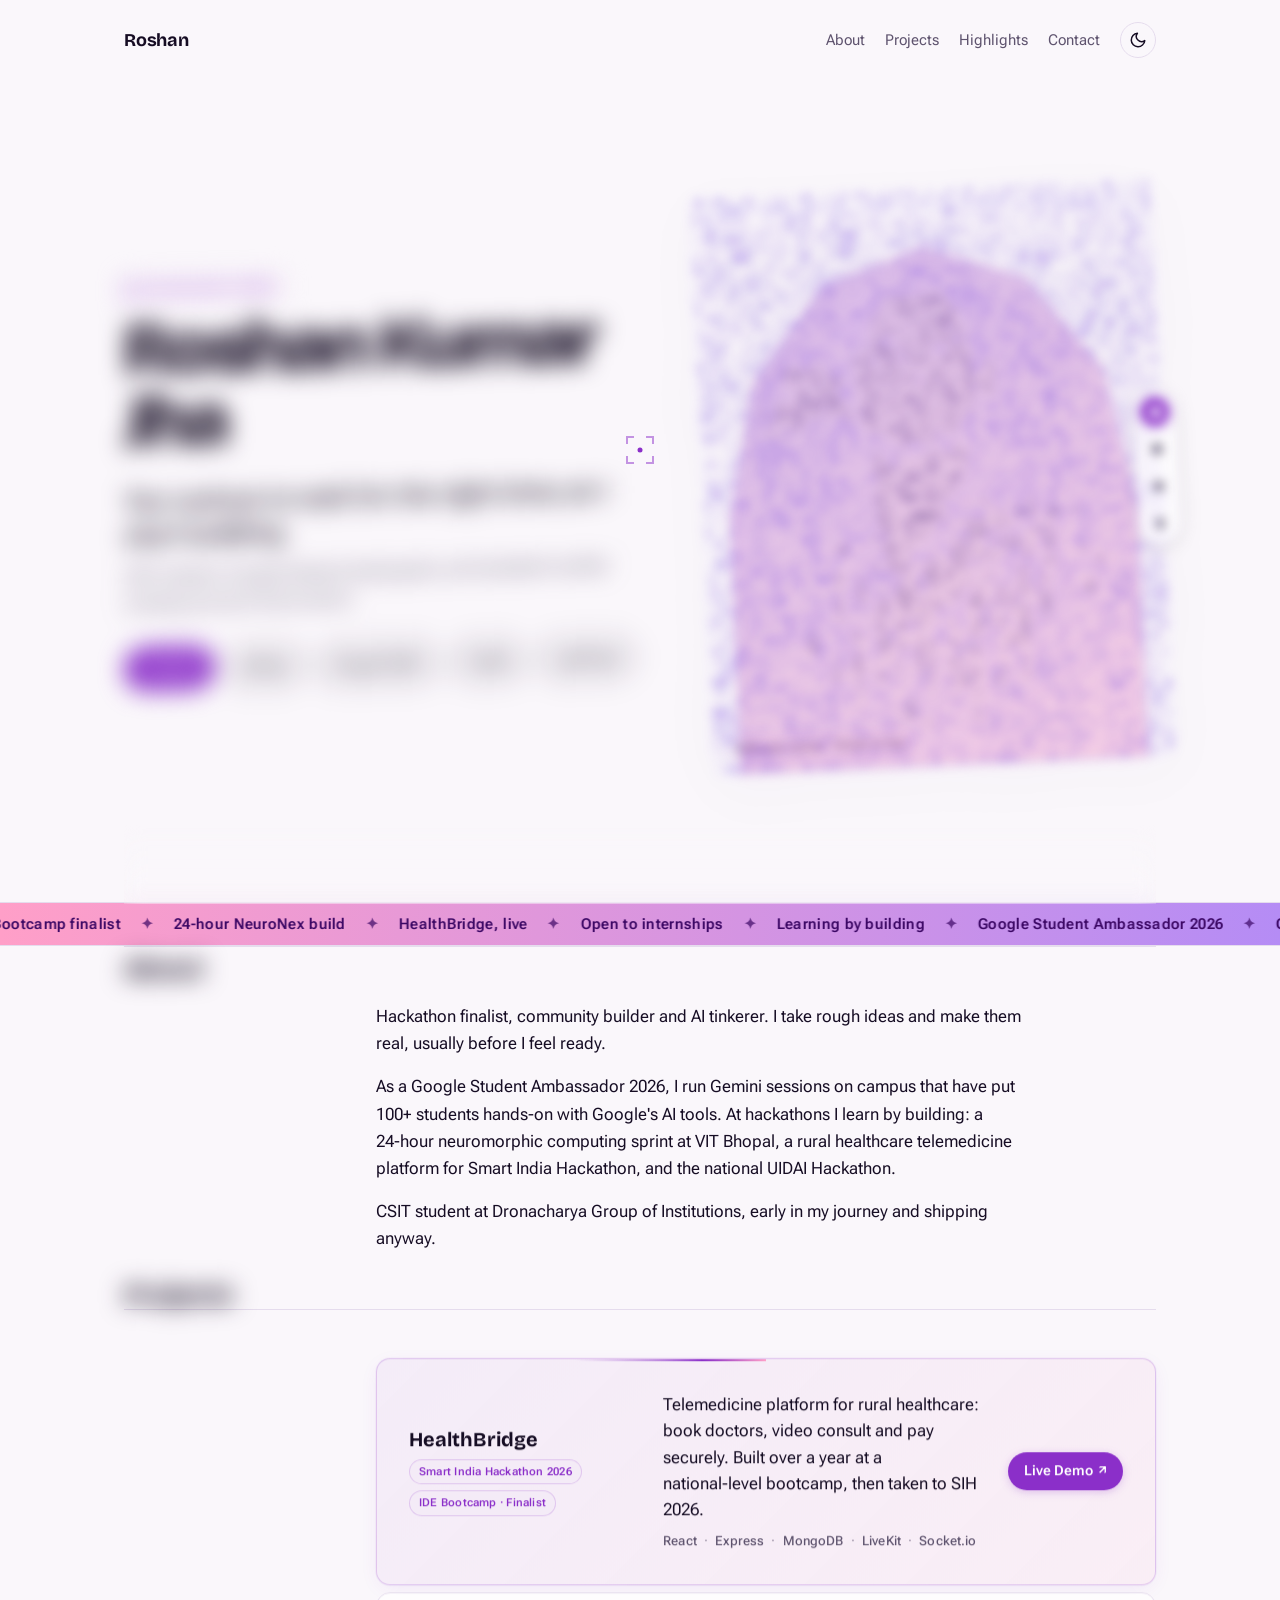
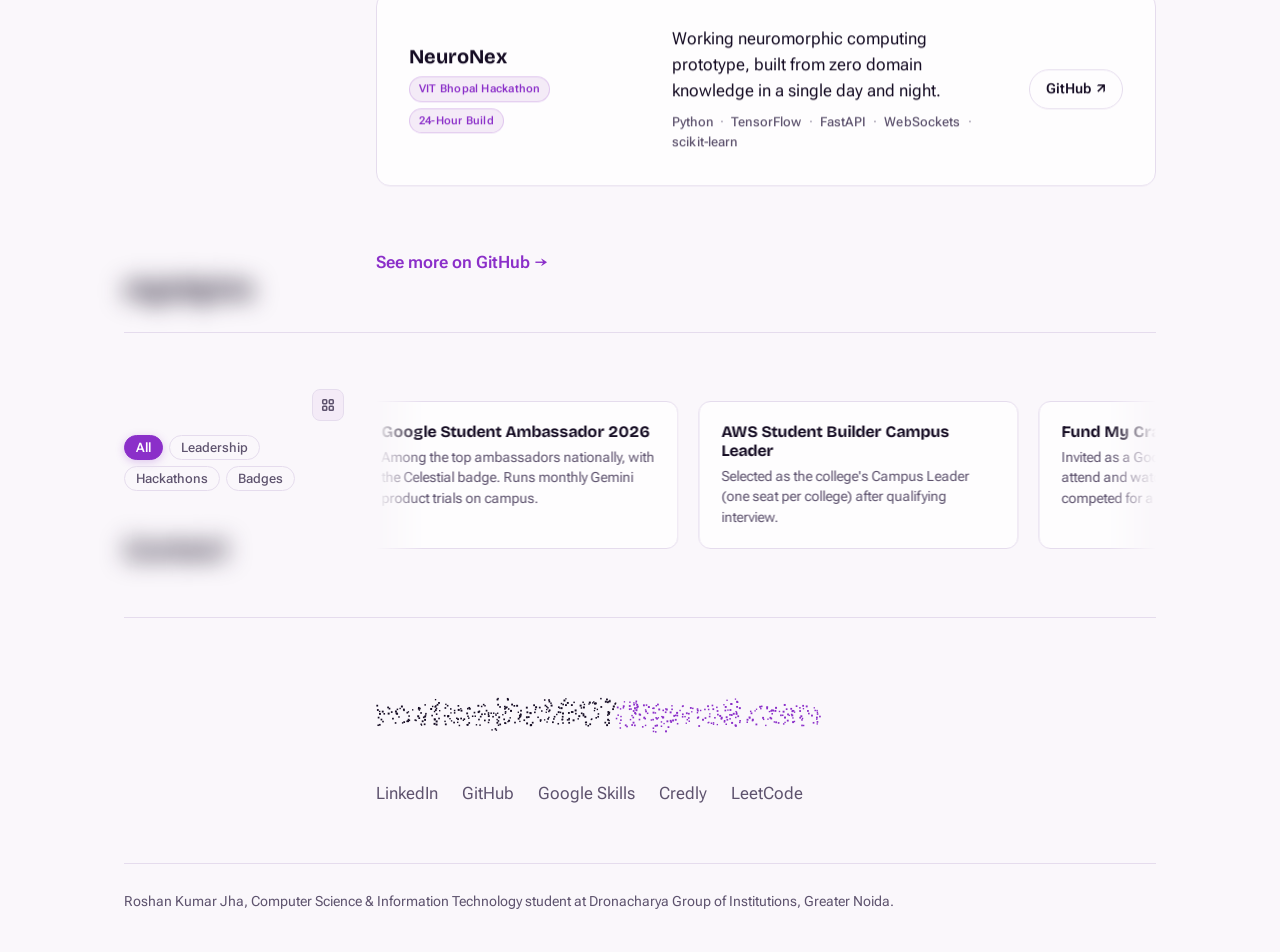
==== commit 947decf0: "Update Highlights with Show All grid toggle, link HealthBridge in IDE Bootcamp achievement, and remo" ====
--- a/index.html
+++ b/index.html
@@ -380,26 +380,49 @@
     </div>
   </section>
 
-  <section id="highlights">
-    <h2>Highlights</h2>
+  <section id="highlights" class="highlights-section">
+    <div class="highlights-sidebar">
+      <div class="highlights-title-row">
+        <h2>Highlights</h2>
+        <button id="toggle-highlights-view" class="highlights-view-toggle magnetic" type="button" aria-label="Show all highlights" title="Show all highlights" aria-pressed="false">
+          <svg class="icon-grid" viewBox="0 0 16 16" width="14" height="14" fill="none" stroke="currentColor" stroke-width="1.8" stroke-linecap="round" stroke-linejoin="round" aria-hidden="true">
+            <rect x="2" y="2" width="4.5" height="4.5" rx="1"></rect>
+            <rect x="9.5" y="2" width="4.5" height="4.5" rx="1"></rect>
+            <rect x="2" y="9.5" width="4.5" height="4.5" rx="1"></rect>
+            <rect x="9.5" y="9.5" width="4.5" height="4.5" rx="1"></rect>
+          </svg>
+          <svg class="icon-tabs" viewBox="0 0 16 16" width="14" height="14" fill="none" stroke="currentColor" stroke-width="1.8" stroke-linecap="round" stroke-linejoin="round" aria-hidden="true">
+            <rect x="1.5" y="4" width="13" height="8" rx="1.5"></rect>
+            <line x1="5.5" y1="4" x2="5.5" y2="12"></line>
+            <line x1="10.5" y1="4" x2="10.5" y2="12"></line>
+          </svg>
+        </button>
+      </div>
+      <div class="highlights-tabs" role="tablist" aria-label="Highlight categories">
+        <button type="button" role="tab" class="highlight-tab active" aria-selected="true" data-category="all">All</button>
+        <button type="button" role="tab" class="highlight-tab" aria-selected="false" data-category="leadership">Leadership</button>
+        <button type="button" role="tab" class="highlight-tab" aria-selected="false" data-category="hackathons">Hackathons</button>
+        <button type="button" role="tab" class="highlight-tab" aria-selected="false" data-category="badges">Badges</button>
+      </div>
+    </div>
     <div class="infinite-cards-wrap" id="infinite-cards-wrap" aria-label="Achievements carousel">
       <div class="infinite-cards-track">
         <!-- Set 1 -->
-        <div class="tilt-card"><div class="tilt-card-inner"><dt>Google Student Ambassador 2026</dt><dd>Among the top ambassadors nationally, with the Celestial badge. Runs monthly Gemini product trials on campus.</dd></div></div>
-        <div class="tilt-card"><div class="tilt-card-inner"><dt>AWS Student Builder Campus Leader</dt><dd>Selected as the college's Campus Leader (one seat per college) after qualifying interview.</dd></div></div>
-        <div class="tilt-card"><div class="tilt-card-inner"><dt>Fund My Crazy, IIT Delhi</dt><dd>Invited as a Google Student Ambassador to attend and watch the event, where 10 ideas competed for a ₹1 Crore prize pool.</dd></div></div>
-        <div class="tilt-card"><div class="tilt-card-inner"><dt>IDE Bootcamp 2026</dt><dd>Finalist.</dd></div></div>
-        <div class="tilt-card"><div class="tilt-card-inner"><dt>Hackathons</dt><dd>Top 15 teams at the Dronpratimb college hackathon, participant at the national UIDAI Hackathon, and NeuroNex 2026 at VIT Bhopal.</dd></div></div>
-        <div class="tilt-card"><div class="tilt-card-inner"><dt>Naukri Campus Young Turks 2026</dt><dd>Rank 24,965 out of 4 lakh+ students in Round 1, and qualified for Round 2 in the Coding track.</dd></div></div>
-        <div class="tilt-card"><div class="tilt-card-inner"><dt>Credly Badges</dt><dd>60+ verified skill badges across Google Cloud, AI/ML and software development.</dd></div></div>
+        <div class="tilt-card" data-category="leadership"><div class="tilt-card-inner"><dt>Google Student Ambassador 2026</dt><dd>Among the top ambassadors nationally, with the Celestial badge. Runs monthly Gemini product trials on campus.</dd></div></div>
+        <div class="tilt-card" data-category="leadership"><div class="tilt-card-inner"><dt>AWS Student Builder Campus Leader</dt><dd>Selected as the college's Campus Leader (one seat per college) after qualifying interview.</dd></div></div>
+        <div class="tilt-card" data-category="leadership"><div class="tilt-card-inner"><dt>Fund My Crazy, IIT Delhi</dt><dd>Invited as a Google Student Ambassador to attend and watch the event, where 10 ideas competed for a ₹1 Crore prize pool.</dd></div></div>
+        <div class="tilt-card" data-category="hackathons"><div class="tilt-card-inner"><dt>IDE Bootcamp 2026</dt><dd>Finalist with <a href="https://health-bridge-frontend-rosy.vercel.app/login" target="_blank" rel="noopener noreferrer" class="highlight-project-link" aria-label="Open HealthBridge project website (opens in new tab)">HealthBridge <span class="arrow" aria-hidden="true">↗</span></a>.</dd></div></div>
+        <div class="tilt-card" data-category="hackathons"><div class="tilt-card-inner"><dt>Hackathons</dt><dd>Top 15 teams at the Dronpratimb college hackathon, participant at the national UIDAI Hackathon, and NeuroNex 2026 at VIT Bhopal.</dd></div></div>
+        <div class="tilt-card" data-category="hackathons"><div class="tilt-card-inner"><dt>Naukri Campus Young Turks 2026</dt><dd>Rank 24,965 out of 4 lakh+ students in Round 1, and qualified for Round 2 in the Coding track.</dd></div></div>
+        <div class="tilt-card" data-category="badges"><div class="tilt-card-inner"><dt>Credly Badges</dt><dd>60+ verified skill badges across Google Cloud, AI/ML and software development.</dd></div></div>
         <!-- Set 2 (for seamless infinite loop) -->
-        <div class="tilt-card" aria-hidden="true"><div class="tilt-card-inner"><dt>Google Student Ambassador 2026</dt><dd>Among the top ambassadors nationally, with the Celestial badge. Runs monthly Gemini product trials on campus.</dd></div></div>
-        <div class="tilt-card" aria-hidden="true"><div class="tilt-card-inner"><dt>AWS Student Builder Campus Leader</dt><dd>Selected as the college's Campus Leader (one seat per college) after qualifying interview.</dd></div></div>
-        <div class="tilt-card" aria-hidden="true"><div class="tilt-card-inner"><dt>Fund My Crazy, IIT Delhi</dt><dd>Invited as a Google Student Ambassador to attend and watch the event, where 10 ideas competed for a ₹1 Crore prize pool.</dd></div></div>
-        <div class="tilt-card" aria-hidden="true"><div class="tilt-card-inner"><dt>IDE Bootcamp 2026</dt><dd>Finalist.</dd></div></div>
-        <div class="tilt-card" aria-hidden="true"><div class="tilt-card-inner"><dt>Hackathons</dt><dd>Top 15 teams at the Dronpratimb college hackathon, participant at the national UIDAI Hackathon, and NeuroNex 2026 at VIT Bhopal.</dd></div></div>
-        <div class="tilt-card" aria-hidden="true"><div class="tilt-card-inner"><dt>Naukri Campus Young Turks 2026</dt><dd>Rank 24,965 out of 4 lakh+ students in Round 1, and qualified for Round 2 in the Coding track.</dd></div></div>
-        <div class="tilt-card" aria-hidden="true"><div class="tilt-card-inner"><dt>Credly Badges</dt><dd>60+ verified skill badges across Google Cloud, AI/ML and software development.</dd></div></div>
+        <div class="tilt-card" aria-hidden="true" data-category="leadership"><div class="tilt-card-inner"><dt>Google Student Ambassador 2026</dt><dd>Among the top ambassadors nationally, with the Celestial badge. Runs monthly Gemini product trials on campus.</dd></div></div>
+        <div class="tilt-card" aria-hidden="true" data-category="leadership"><div class="tilt-card-inner"><dt>AWS Student Builder Campus Leader</dt><dd>Selected as the college's Campus Leader (one seat per college) after qualifying interview.</dd></div></div>
+        <div class="tilt-card" aria-hidden="true" data-category="leadership"><div class="tilt-card-inner"><dt>Fund My Crazy, IIT Delhi</dt><dd>Invited as a Google Student Ambassador to attend and watch the event, where 10 ideas competed for a ₹1 Crore prize pool.</dd></div></div>
+        <div class="tilt-card" aria-hidden="true" data-category="hackathons"><div class="tilt-card-inner"><dt>IDE Bootcamp 2026</dt><dd>Finalist with <a href="https://health-bridge-frontend-rosy.vercel.app/login" target="_blank" rel="noopener noreferrer" class="highlight-project-link" aria-label="Open HealthBridge project website (opens in new tab)" tabindex="-1">HealthBridge <span class="arrow" aria-hidden="true">↗</span></a>.</dd></div></div>
+        <div class="tilt-card" aria-hidden="true" data-category="hackathons"><div class="tilt-card-inner"><dt>Hackathons</dt><dd>Top 15 teams at the Dronpratimb college hackathon, participant at the national UIDAI Hackathon, and NeuroNex 2026 at VIT Bhopal.</dd></div></div>
+        <div class="tilt-card" aria-hidden="true" data-category="hackathons"><div class="tilt-card-inner"><dt>Naukri Campus Young Turks 2026</dt><dd>Rank 24,965 out of 4 lakh+ students in Round 1, and qualified for Round 2 in the Coding track.</dd></div></div>
+        <div class="tilt-card" aria-hidden="true" data-category="badges"><div class="tilt-card-inner"><dt>Credly Badges</dt><dd>60+ verified skill badges across Google Cloud, AI/ML and software development.</dd></div></div>
       </div>
     </div>
   </section>
@@ -423,8 +446,7 @@
   </section>
 
   <footer class="site-footer">
-    <div>Roshan Kumar Jha, CSIT student at Dronacharya Group of Institutions, Greater Noida.</div>
-    <div class="credits">UI inspired by React Bits, Magic UI, Motion Primitives, Aceternity UI, Uiverse and Asciify.</div>
+    <div>Roshan Kumar Jha, Computer Science & Information Technology student at Dronacharya Group of Institutions, Greater Noida.</div>
   </footer>
 </div>
 
--- a/transitions.css
+++ b/transitions.css
@@ -698,11 +698,135 @@
 }
 
 /* 12. Aceternity Infinite Moving Cards & 3D Tilt */
+.highlights-sidebar {
+  display: flex;
+  flex-direction: column;
+  gap: 14px;
+}
+
+.highlights-title-row {
+  display: flex;
+  align-items: center;
+  justify-content: space-between;
+  gap: 12px;
+}
+
+.highlights-view-toggle {
+  display: inline-flex;
+  align-items: center;
+  justify-content: center;
+  width: 32px;
+  height: 32px;
+  padding: 0;
+  border-radius: 8px;
+  background: var(--soft);
+  border: 1px solid var(--line);
+  color: var(--muted);
+  cursor: pointer;
+  transition: all 0.2s ease;
+  flex-shrink: 0;
+}
+
+.highlights-view-toggle:hover {
+  background: var(--paper);
+  color: var(--accent);
+  border-color: var(--accent);
+  transform: translateY(-1px);
+  box-shadow: 0 4px 12px rgba(139, 47, 201, 0.15);
+}
+
+.highlights-view-toggle.active {
+  background: var(--accent);
+  color: #fff;
+  border-color: var(--accent);
+  box-shadow: 0 4px 14px rgba(139, 47, 201, 0.3);
+}
+
+.highlights-view-toggle svg {
+  display: block;
+}
+
+.highlights-view-toggle .icon-tabs {
+  display: none;
+}
+
+.highlights-view-toggle.active .icon-grid {
+  display: none;
+}
+
+.highlights-view-toggle.active .icon-tabs {
+  display: block;
+}
+
+/* Category Tabs */
+.highlights-tabs {
+  display: flex;
+  flex-wrap: wrap;
+  gap: 6px;
+}
+
+.highlight-tab {
+  font-family: var(--body);
+  font-size: 12.5px;
+  font-weight: 500;
+  padding: 4px 11px;
+  border-radius: 999px;
+  background: transparent;
+  color: var(--muted);
+  border: 1px solid var(--line);
+  cursor: pointer;
+  transition: all 0.2s ease;
+  white-space: nowrap;
+}
+
+.highlight-tab:hover {
+  color: var(--ink);
+  border-color: var(--accent);
+  background: var(--soft);
+}
+
+.highlight-tab.active {
+  background: var(--accent);
+  color: #fff;
+  border-color: var(--accent);
+  font-weight: 600;
+  box-shadow: 0 2px 8px rgba(139, 47, 201, 0.25);
+}
+
+/* Link inside highlight card */
+.highlight-project-link {
+  display: inline-flex;
+  align-items: center;
+  gap: 3px;
+  color: var(--accent);
+  font-weight: 600;
+  text-decoration: none;
+  border-bottom: 1.5px solid transparent;
+  transition: border-color 0.2s ease, transform 0.15s ease, color 0.15s ease;
+  position: relative;
+  z-index: 2;
+}
+
+.highlight-project-link:hover {
+  border-bottom-color: var(--accent);
+  transform: translateY(-1px);
+}
+
+.highlight-project-link .arrow {
+  font-size: 11px;
+  display: inline-block;
+  transition: transform 0.2s ease;
+}
+
+.highlight-project-link:hover .arrow {
+  transform: translate(2px, -2px);
+}
+
 .infinite-cards-wrap {
   position: relative;
   overflow: hidden;
-  margin: 12px 0 0;
-  padding: 16px 0;
+  margin: 0;
+  padding: 12px 0;
   mask-image: linear-gradient(to right, transparent 0%, black 6%, black 94%, transparent 100%);
   -webkit-mask-image: linear-gradient(to right, transparent 0%, black 6%, black 94%, transparent 100%);
 }
@@ -753,6 +877,39 @@
   font-size: 13.5px;
   color: var(--muted);
   line-height: 1.5;
+}
+
+/* Highlights Grid Mode */
+#highlights.view-grid .infinite-cards-wrap {
+  overflow: visible;
+  mask-image: none;
+  -webkit-mask-image: none;
+  padding: 4px 0 0;
+}
+
+#highlights.view-grid .infinite-cards-track {
+  display: grid;
+  grid-template-columns: repeat(auto-fill, minmax(280px, 1fr));
+  gap: 16px;
+  width: 100%;
+  transform: none !important;
+}
+
+#highlights.view-grid .tilt-card {
+  width: 100%;
+}
+
+#highlights.view-grid .tilt-card[aria-hidden="true"] {
+  display: none !important;
+}
+
+@media (max-width: 820px) {
+  .highlights-title-row {
+    margin-bottom: 2px;
+  }
+  .highlights-tabs {
+    margin-bottom: 4px;
+  }
 }
 
 /* 13. Asciify Toast Notification */
@@ -784,13 +941,6 @@
 
 .asciify-toast .toast-icon {
   color: var(--accent);
-}
-
-.credits {
-  margin-top: 8px;
-  font-size: 12px;
-  color: var(--muted);
-  opacity: 0.8;
 }
 
 /* Prefers-reduced-motion overrides */
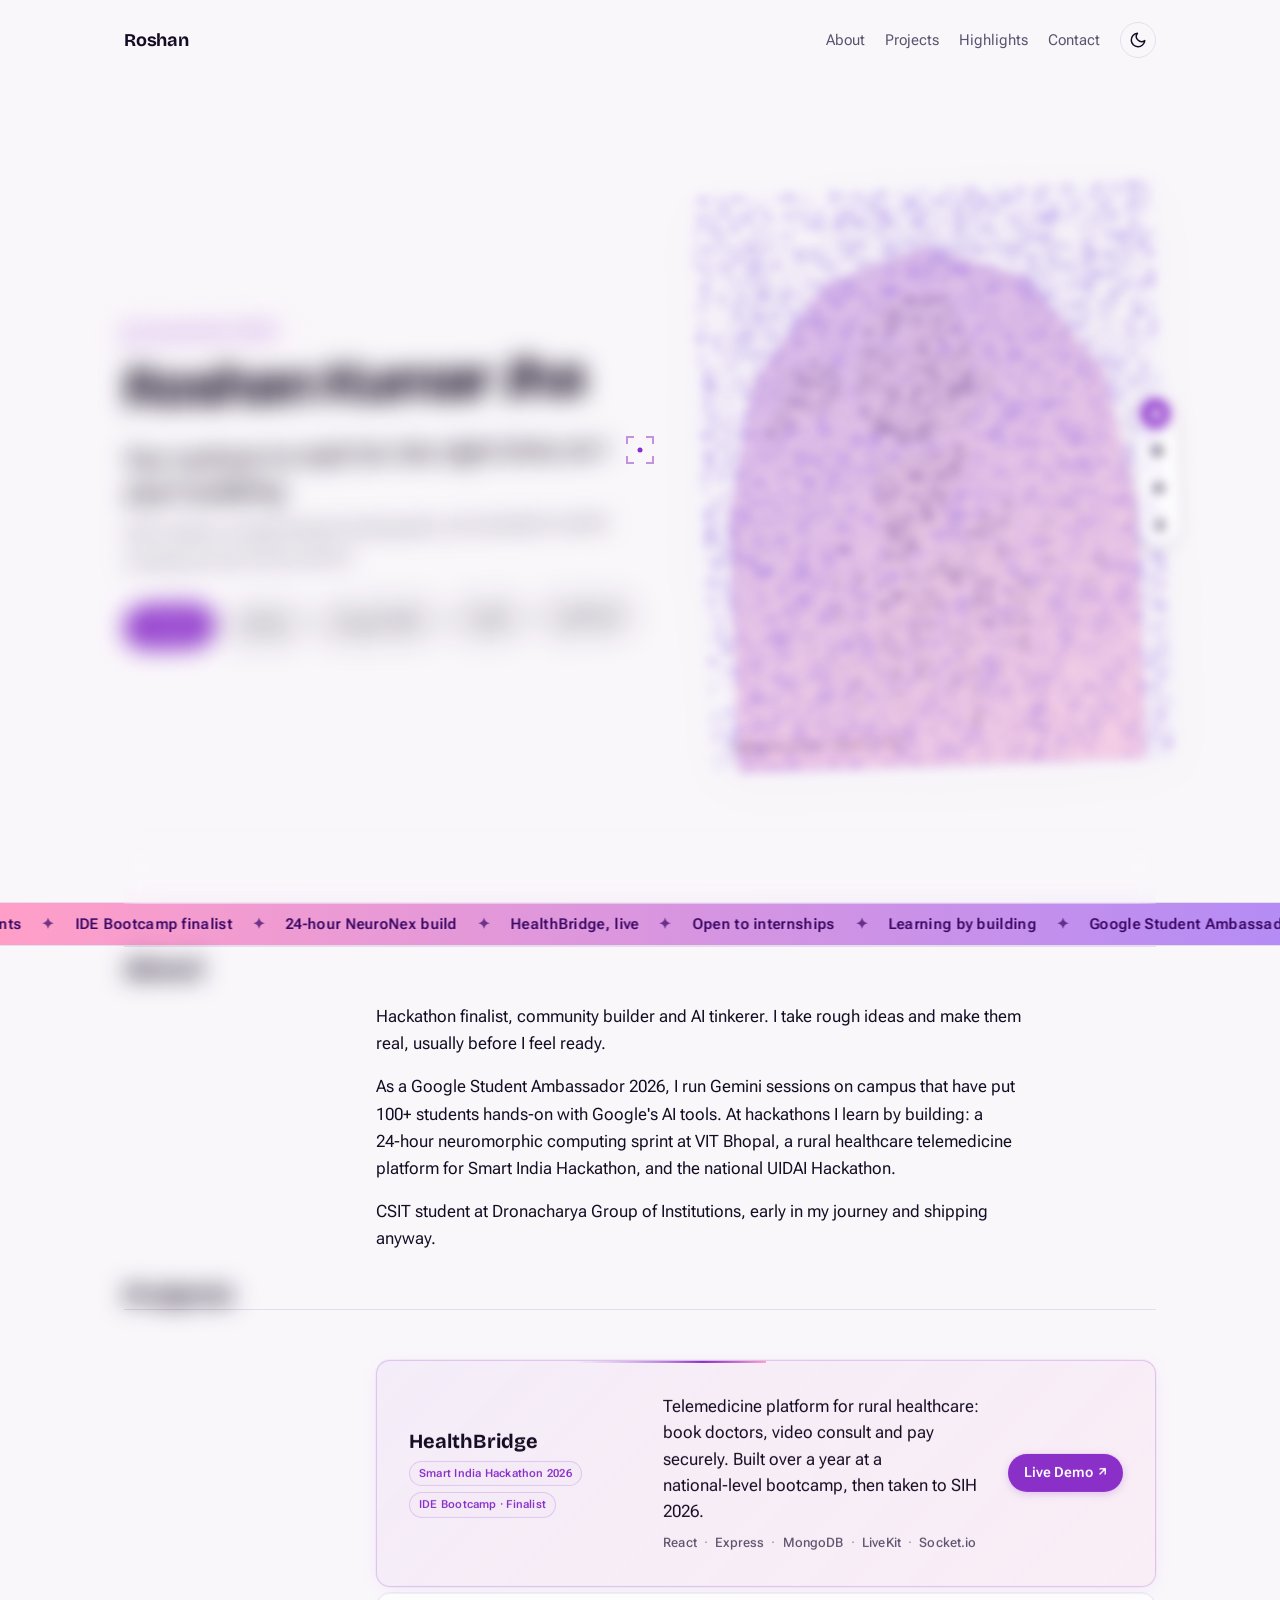
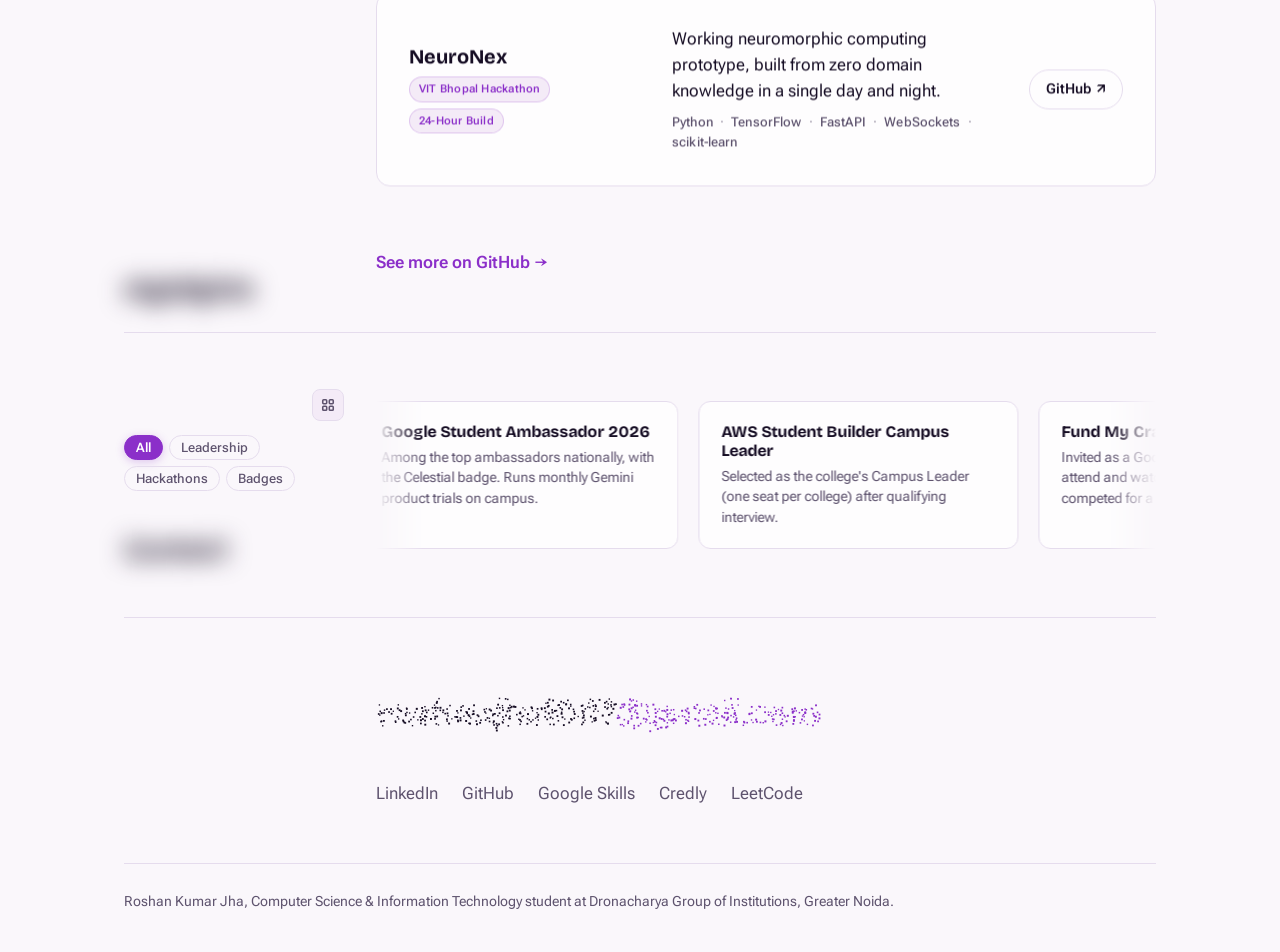
==== commit 534564c3: "Keep hero name on a single line with responsive clamp and nowrap" ====
--- a/index.html
+++ b/index.html
@@ -109,7 +109,7 @@
 /* HERO */
 .hero {
   display: grid;
-  grid-template-columns: 1.15fr 0.85fr;
+  grid-template-columns: 1.25fr 0.75fr;
   gap: 48px;
   align-items: center;
   min-height: calc(100vh - 78px);
@@ -117,9 +117,14 @@
   padding: 12px 0 40px;
 }
 h1 {
-  font: 800 clamp(2.4rem, 5.8vw, 5rem)/0.98 var(--display);
+  font: 800 clamp(1.75rem, 4.4vw, 4.2rem)/1.05 var(--display);
   letter-spacing: -0.03em;
-  text-wrap: balance;
+  white-space: nowrap;
+}
+@media (max-width: 480px) {
+  h1 {
+    font-size: clamp(1.5rem, 6.8vw, 2.2rem);
+  }
 }
 .tag { margin-top: 26px; max-width: 30em; }
 .tag p:first-child { font: 500 clamp(20px, 2.4vw, 26px)/1.3 var(--display); letter-spacing: -0.01em; }
@@ -252,7 +257,7 @@
       <!-- REACT BITS: TechText for hero h1 -->
       <div class="tech-text-wrap">
         <span class="tech-hud-badge">[SYS.BUILDER // 2026]</span>
-        <h1 class="tech-text" data-text="Roshan Kumar Jha" aria-label="Roshan Kumar Jha"><span class="word">Roshan</span> <span class="word">Kumar</span><br class="hero-name-break"><span class="word">Jha</span></h1>
+        <h1 class="tech-text" data-text="Roshan Kumar Jha" aria-label="Roshan Kumar Jha"><span class="word">Roshan</span> <span class="word">Kumar</span> <span class="word">Jha</span></h1>
       </div>
       <div class="tag">
         <p>Too curious to wait for the right time, so I start building.</p>
--- a/transitions.css
+++ b/transitions.css
@@ -104,6 +104,7 @@
 .tech-text-wrap {
   position: relative;
   display: block;
+  max-width: 100%;
 }
 .tech-hud-badge {
   display: inline-block;
@@ -121,17 +122,15 @@
 }
 .tech-text {
   position: relative;
-  display: block;
-  text-wrap: balance;
+  display: inline-block;
+  white-space: nowrap;
+  max-width: 100%;
   margin: 0;
   padding: 0;
 }
 .tech-text .word {
   display: inline-block;
   white-space: nowrap;
-}
-.hero-name-break {
-  display: block;
 }
 .tech-char {
   display: inline-block;
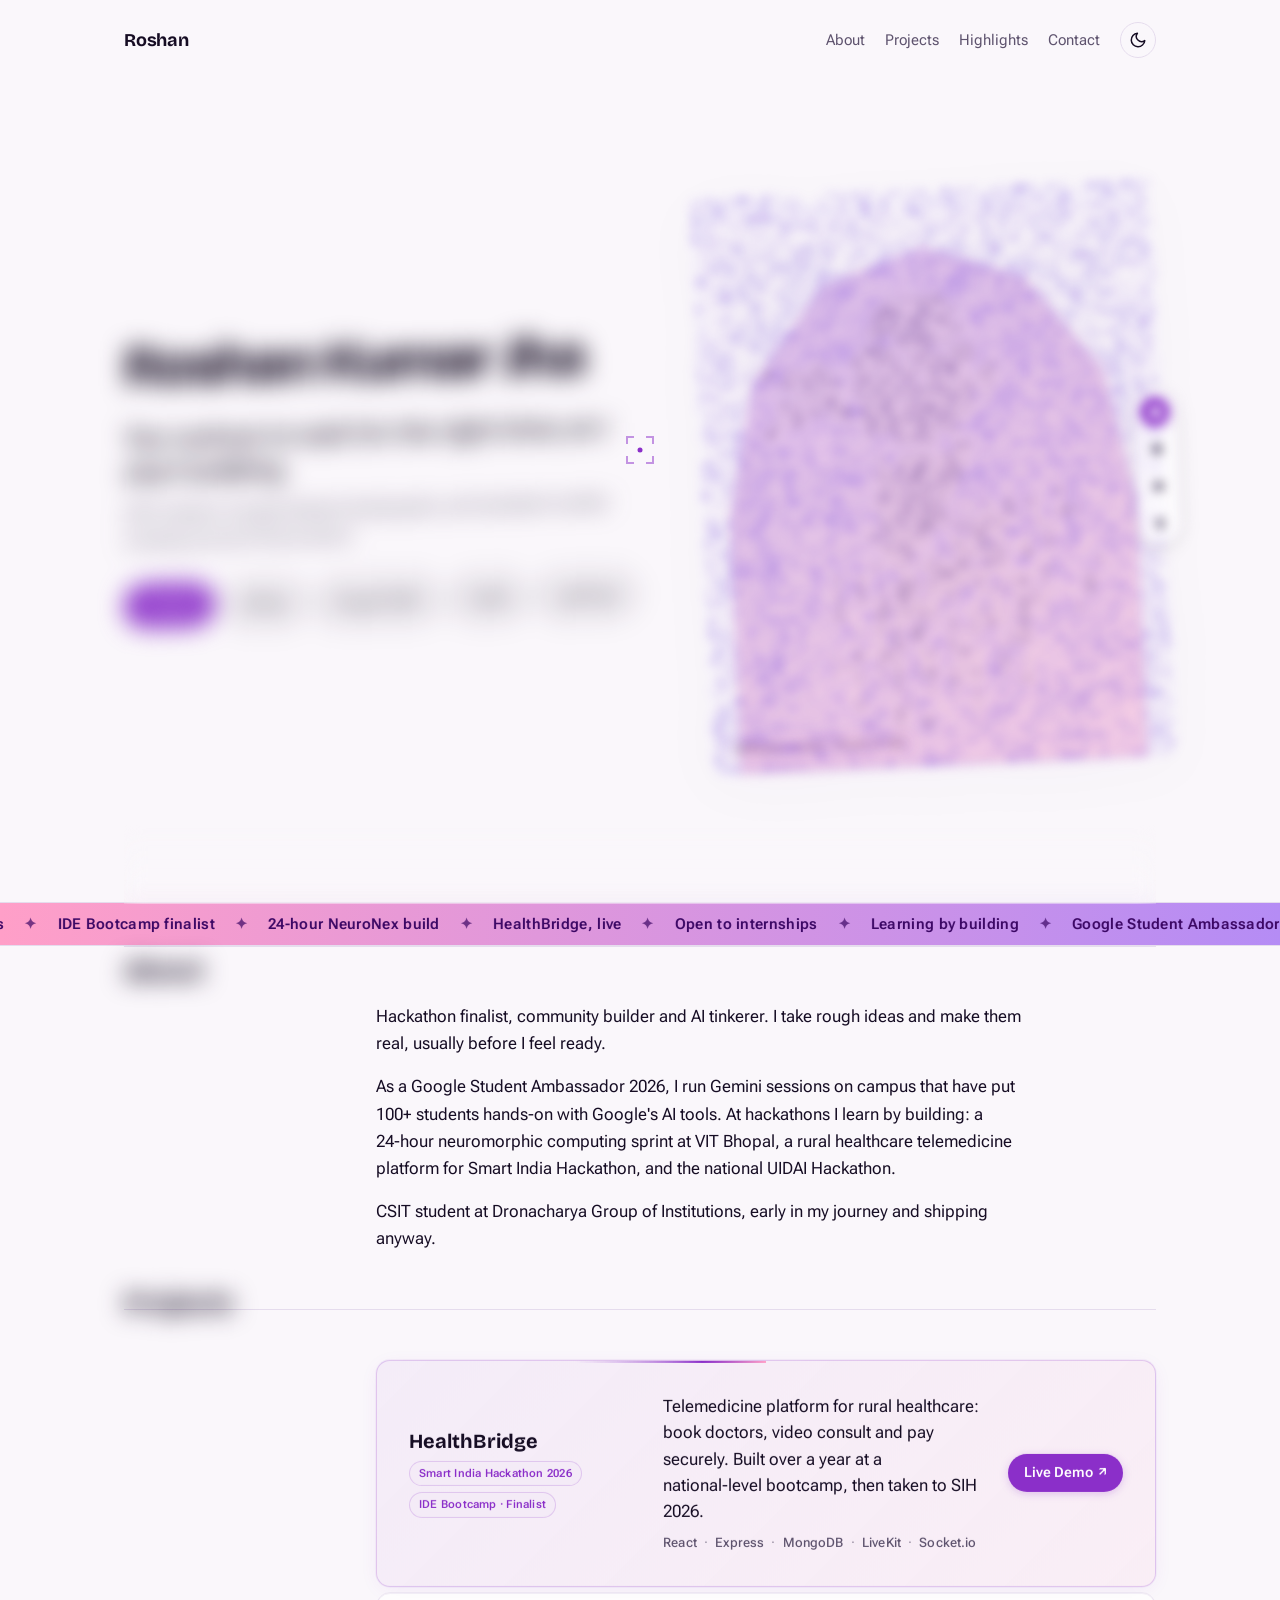
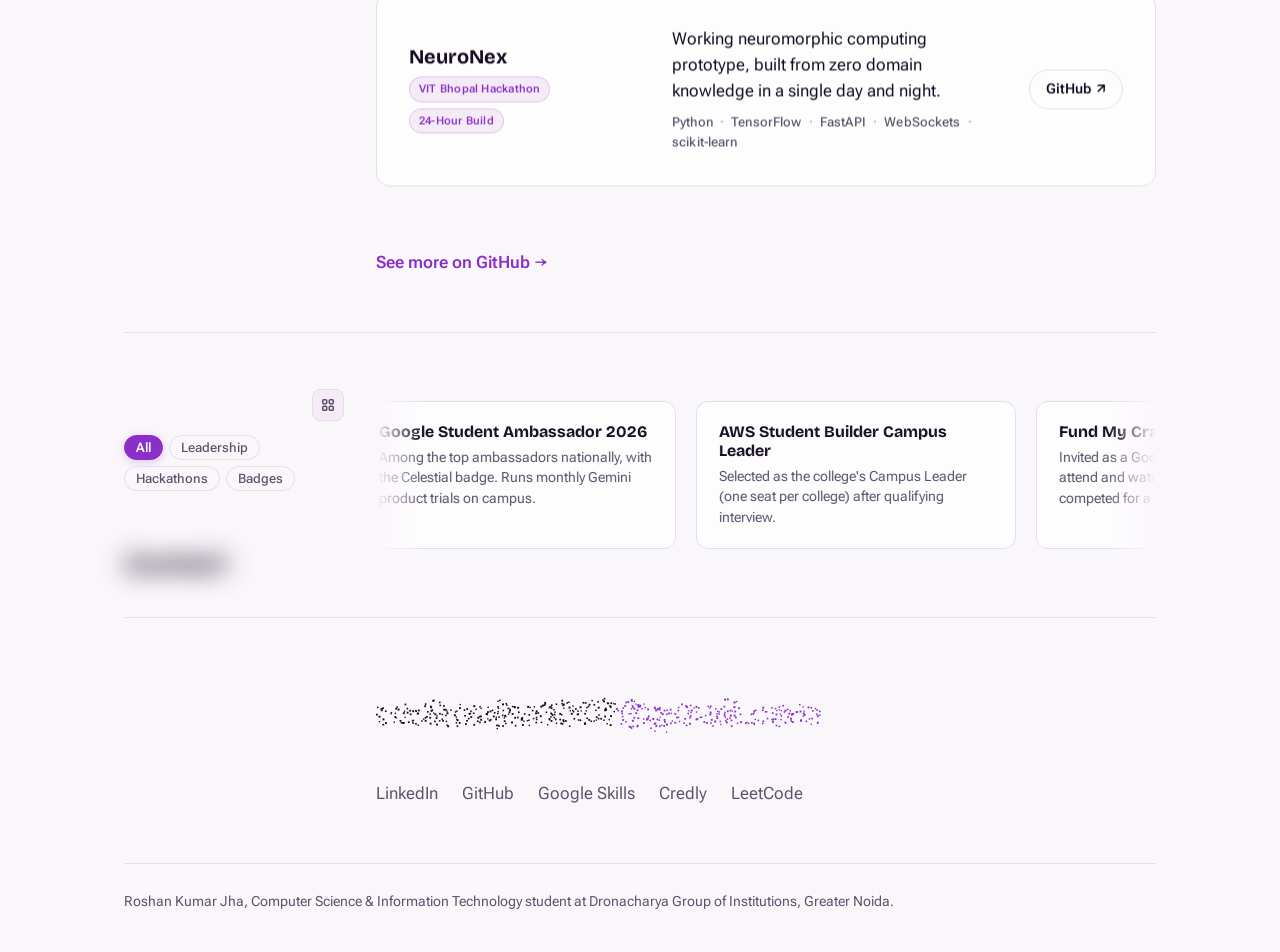
==== commit 8474a63a: "Remove [SYS.BUILDER // 2026] tag and its styles" ====
--- a/index.html
+++ b/index.html
@@ -256,7 +256,6 @@
     <div class="parallax-layer">
       <!-- REACT BITS: TechText for hero h1 -->
       <div class="tech-text-wrap">
-        <span class="tech-hud-badge">[SYS.BUILDER // 2026]</span>
         <h1 class="tech-text" data-text="Roshan Kumar Jha" aria-label="Roshan Kumar Jha"><span class="word">Roshan</span> <span class="word">Kumar</span> <span class="word">Jha</span></h1>
       </div>
       <div class="tag">
--- a/transitions.css
+++ b/transitions.css
@@ -105,20 +105,6 @@
   position: relative;
   display: block;
   max-width: 100%;
-}
-.tech-hud-badge {
-  display: inline-block;
-  font-family: var(--body);
-  font-size: 11px;
-  font-weight: 600;
-  letter-spacing: 0.12em;
-  text-transform: uppercase;
-  color: var(--hud-tag);
-  background: var(--soft);
-  padding: 3px 8px;
-  border-radius: 4px;
-  margin-bottom: 12px;
-  border-left: 2px solid var(--accent);
 }
 .tech-text {
   position: relative;
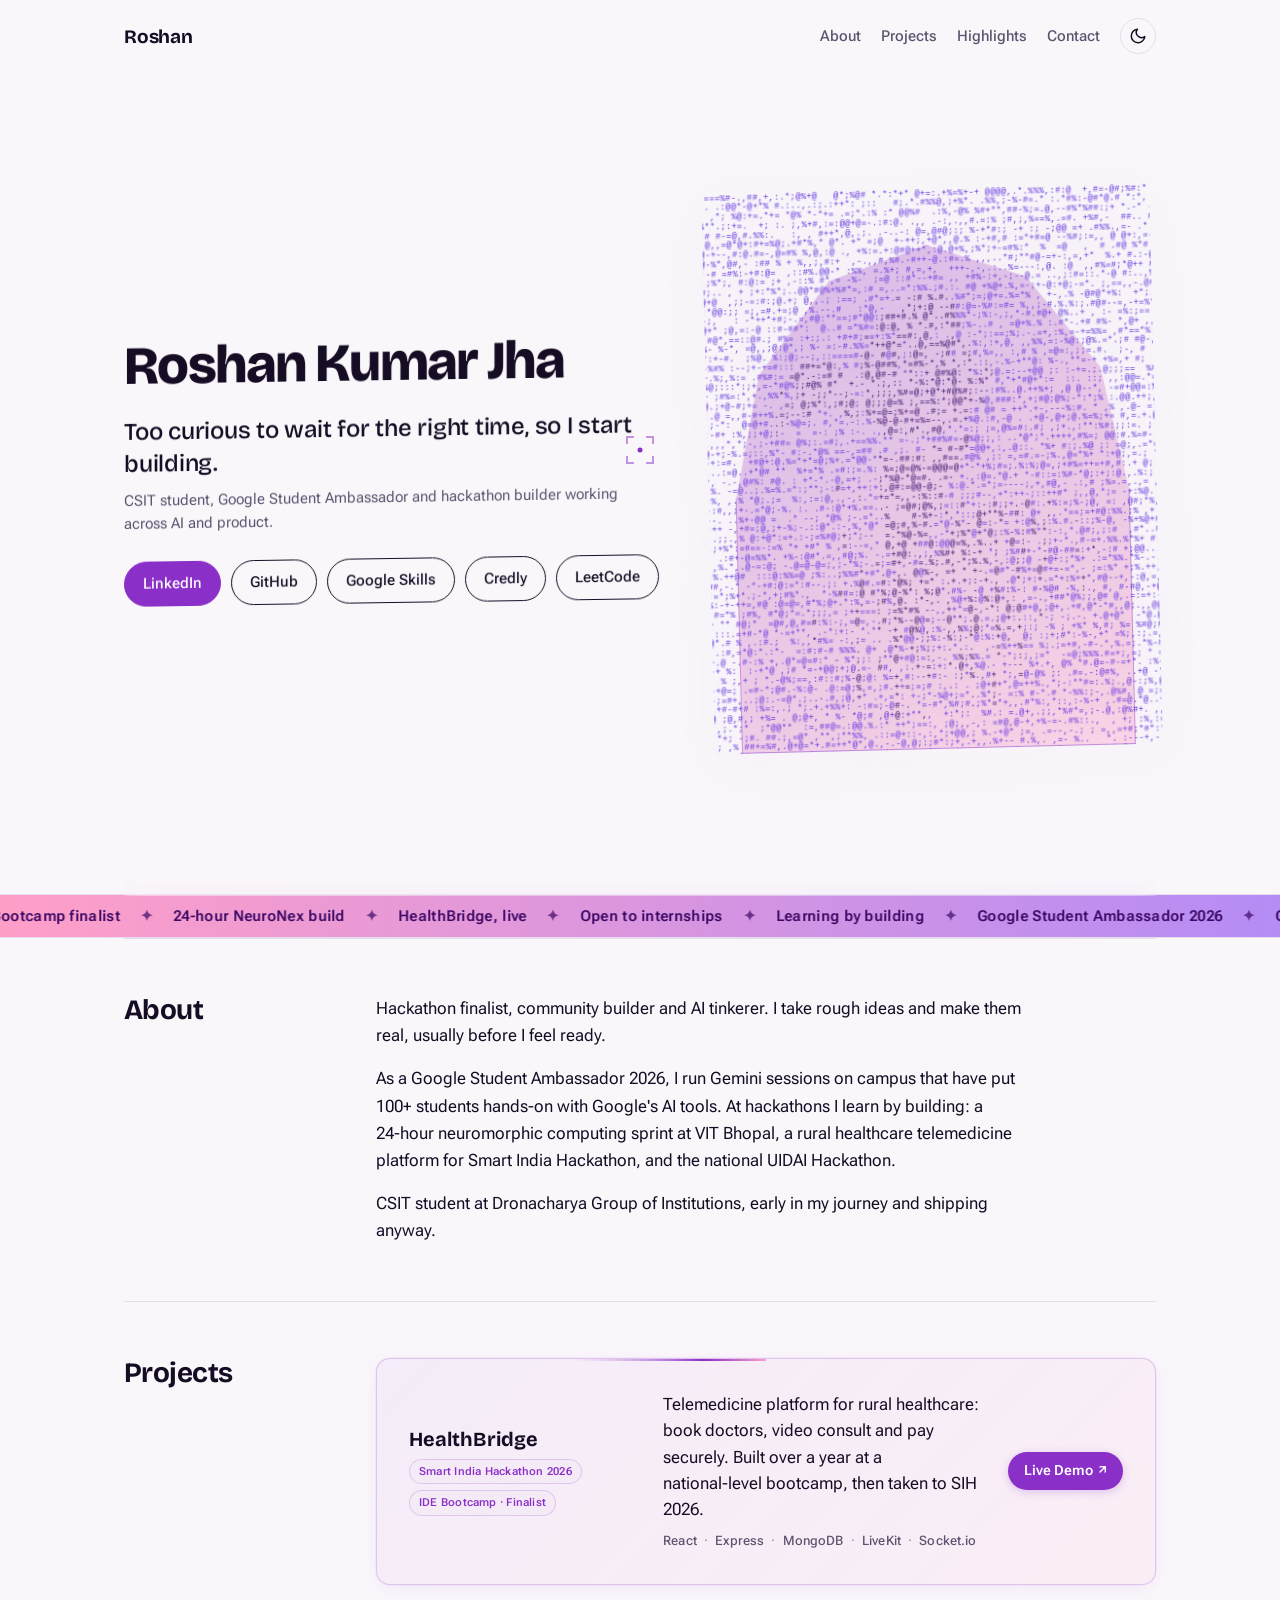
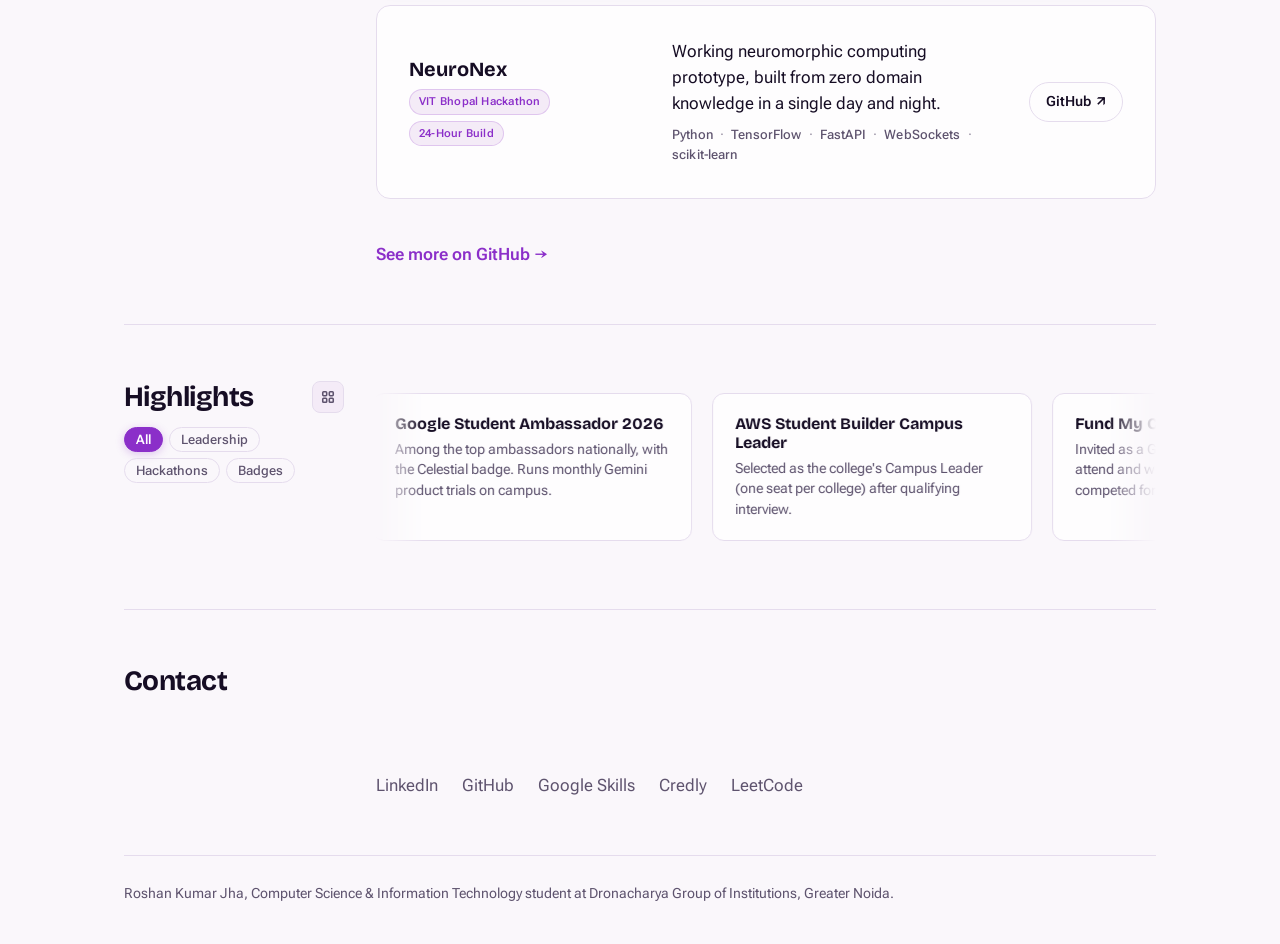
==== commit f159ab3c: "Optimize mobile responsiveness, remove floating shape widget, and fix rendering performance" ====
--- a/index.html
+++ b/index.html
@@ -88,7 +88,7 @@
 }
 
 * { box-sizing: border-box; margin: 0; padding: 0; }
-html { scroll-behavior: smooth; }
+html { scroll-behavior: smooth; overflow-x: hidden; }
 body {
   background: var(--paper);
   color: var(--ink);
@@ -96,15 +96,47 @@
   -webkit-font-smoothing: antialiased;
   position: relative;
   overflow-x: hidden;
+  width: 100%;
 }
 a { color: inherit; }
 :focus-visible { outline: 2px solid var(--accent); outline-offset: 3px; border-radius: 3px; }
-.wrap { max-width: 1080px; margin: 0 auto; padding: 0 24px; }
-nav { display: flex; justify-content: space-between; align-items: center; padding: 22px 0; font-size: 15px; }
-nav b { font: 700 18px var(--display); letter-spacing: -0.01em; }
-.nav-right { display: flex; align-items: center; gap: 22px; }
-nav a { text-decoration: none; color: var(--muted); transition: color 0.2s ease; }
-nav a:hover { color: var(--ink); }
+.wrap { max-width: 1080px; margin: 0 auto; padding: 0 24px; box-sizing: border-box; }
+nav { display: flex; justify-content: space-between; align-items: center; padding: 18px 0; font-size: 15px; position: relative; z-index: 50; }
+.nav-logo { text-decoration: none; color: var(--ink); font: 700 19px var(--display); letter-spacing: -0.01em; }
+.nav-right { display: flex; align-items: center; gap: 16px; }
+.nav-links { display: flex; align-items: center; gap: 20px; }
+.nav-links a { text-decoration: none; color: var(--muted); font-weight: 500; transition: color 0.2s ease; padding: 6px 0; }
+.nav-links a:hover { color: var(--ink); }
+.nav-toggle {
+  display: none;
+  flex-direction: column;
+  justify-content: center;
+  align-items: center;
+  gap: 5px;
+  width: 38px;
+  height: 38px;
+  padding: 0;
+  background: var(--soft);
+  border: 1px solid var(--line);
+  border-radius: 8px;
+  cursor: pointer;
+  color: var(--ink);
+  transition: background 0.2s, border-color 0.2s;
+}
+.nav-toggle:hover {
+  border-color: var(--accent);
+}
+.nav-toggle .bar {
+  display: block;
+  width: 18px;
+  height: 2px;
+  background: currentColor;
+  border-radius: 2px;
+  transition: transform 0.25s ease, opacity 0.25s ease;
+}
+.nav-toggle.open .bar:nth-child(1) { transform: translateY(7px) rotate(45deg); }
+.nav-toggle.open .bar:nth-child(2) { opacity: 0; }
+.nav-toggle.open .bar:nth-child(3) { transform: translateY(-7px) rotate(-45deg); }
 
 /* HERO */
 .hero {
@@ -117,26 +149,30 @@
   padding: 12px 0 40px;
 }
 h1 {
-  font: 800 clamp(1.75rem, 4.4vw, 4.2rem)/1.05 var(--display);
+  font: 800 clamp(1.4rem, 4.2vw, 4.2rem)/1.05 var(--display);
   letter-spacing: -0.03em;
   white-space: nowrap;
 }
 @media (max-width: 480px) {
   h1 {
-    font-size: clamp(1.5rem, 6.8vw, 2.2rem);
+    font-size: clamp(1.3rem, 6.4vw, 1.95rem);
   }
 }
-.tag { margin-top: 26px; max-width: 30em; }
-.tag p:first-child { font: 500 clamp(20px, 2.4vw, 26px)/1.3 var(--display); letter-spacing: -0.01em; }
-.tag p:last-child { margin-top: 10px; color: var(--muted); }
-.links { display: flex; flex-wrap: wrap; gap: 10px; margin-top: 30px; }
+.tag { margin-top: 22px; max-width: 30em; }
+.tag p:first-child { font: 500 clamp(17px, 2.2vw, 24px)/1.3 var(--display); letter-spacing: -0.01em; }
+.tag p:last-child { margin-top: 10px; color: var(--muted); font-size: 15px; line-height: 1.55; }
+.links { display: flex; flex-wrap: wrap; gap: 10px; margin-top: 26px; }
 .links a {
-  padding: 9px 16px;
+  padding: 10px 18px;
   border: 1px solid var(--ink);
   border-radius: 999px;
   text-decoration: none;
   font-weight: 500;
-  font-size: 15px;
+  font-size: 14.5px;
+  min-height: 42px;
+  display: inline-flex;
+  align-items: center;
+  justify-content: center;
   transition: background 0.2s, color 0.2s, border-color 0.2s, transform 0.2s;
 }
 .links a:hover { background: var(--ink); color: var(--paper); transform: translateY(-1px); }
@@ -165,19 +201,6 @@
 .art img { display: none; }
 .art.fallback img { display: block; }
 .art.fallback canvas { display: none; }
-.hint {
-  position: absolute;
-  left: 12px;
-  bottom: 10px;
-  font-size: 12px;
-  color: var(--ink);
-  background: var(--soft);
-  padding: 3px 10px;
-  border-radius: 99px;
-  pointer-events: none;
-  border: 1px solid var(--line);
-  transition: opacity 0.3s ease;
-}
 
 /* SECTIONS */
 section { border-top: 1px solid var(--line); padding: 56px 0; display: grid; grid-template-columns: 220px 1fr; gap: 32px; }
@@ -239,15 +262,22 @@
 <div id="hero-bg" aria-hidden="true"></div>
 <div class="wrap">
   <nav aria-label="Main">
-    <b>Roshan</b>
+    <a href="#" class="nav-logo"><b>Roshan</b></a>
     <div class="nav-right">
-      <a href="#about">About</a>
-      <a href="#projects">Projects</a>
-      <a href="#highlights">Highlights</a>
-      <a href="#contact">Contact</a>
+      <div class="nav-links" id="nav-links">
+        <a href="#about">About</a>
+        <a href="#projects">Projects</a>
+        <a href="#highlights">Highlights</a>
+        <a href="#contact">Contact</a>
+      </div>
       <button id="theme-toggle" class="theme-toggle" aria-label="Toggle dark mode" title="Toggle theme">
         <svg class="sun-icon" viewBox="0 0 24 24" width="18" height="18" stroke="currentColor" stroke-width="2" fill="none" stroke-linecap="round" stroke-linejoin="round"><circle cx="12" cy="12" r="5"></circle><line x1="12" y1="1" x2="12" y2="3"></line><line x1="12" y1="21" x2="12" y2="23"></line><line x1="4.22" y1="4.22" x2="5.64" y2="5.64"></line><line x1="18.36" y1="18.36" x2="19.78" y2="19.78"></line><line x1="1" y1="12" x2="3" y2="12"></line><line x1="21" y1="12" x2="23" y2="12"></line><line x1="4.22" y1="19.78" x2="5.64" y2="18.36"></line><line x1="18.36" y1="5.64" x2="19.78" y2="4.22"></line></svg>
         <svg class="moon-icon" viewBox="0 0 24 24" width="18" height="18" stroke="currentColor" stroke-width="2" fill="none" stroke-linecap="round" stroke-linejoin="round"><path d="M21 12.79A9 9 0 1 1 11.21 3 7 7 0 0 0 21 12.79z"></path></svg>
+      </button>
+      <button id="nav-toggle" class="nav-toggle" type="button" aria-label="Toggle navigation menu" aria-expanded="false" aria-controls="nav-links">
+        <span class="bar"></span>
+        <span class="bar"></span>
+        <span class="bar"></span>
       </button>
     </div>
   </nav>
@@ -275,21 +305,6 @@
       <div class="portrait-subject" id="portrait-subject">
         <canvas id="cv" aria-hidden="true"></canvas>
         <img src="photo.png" onerror="this.onerror=null;this.src='photo.jpg'" alt="Portrait of Roshan Kumar Jha" width="640" height="800">
-      </div>
-      <span class="hint" id="hint">Diffusion reveal · Hover or tap</span>
-      <div class="shape-switcher" aria-label="Portrait frame shape switcher">
-        <button type="button" class="shape-btn active" data-shape="arch" title="Arch frame" aria-label="Arch shape">
-          <svg viewBox="0 0 16 16" width="13" height="13" fill="currentColor"><path d="M2 14V7a6 6 0 0 1 12 0v7H2z"/></svg>
-        </button>
-        <button type="button" class="shape-btn" data-shape="circle" title="Circle frame" aria-label="Circle shape">
-          <svg viewBox="0 0 16 16" width="13" height="13" fill="currentColor"><circle cx="8" cy="8" r="6"/></svg>
-        </button>
-        <button type="button" class="shape-btn" data-shape="hexagon" title="Hexagon frame" aria-label="Hexagon shape">
-          <svg viewBox="0 0 16 16" width="13" height="13" fill="currentColor"><polygon points="8,2 14,5.5 14,10.5 8,14 2,10.5 2,5.5"/></svg>
-        </button>
-        <button type="button" class="shape-btn" data-shape="pill" title="Pill frame" aria-label="Pill shape">
-          <svg viewBox="0 0 16 16" width="13" height="13" fill="currentColor"><rect x="4" y="2" width="8" height="12" rx="4"/></svg>
-        </button>
       </div>
     </div>
     <div class="progressive-blur" aria-hidden="true"></div>
--- a/transitions.css
+++ b/transitions.css
@@ -366,59 +366,6 @@
   display: none;
 }
 
-/* Shape Switcher UI */
-.shape-switcher {
-  position: absolute;
-  right: -16px;
-  top: 50%;
-  transform: translateY(-50%);
-  display: flex;
-  flex-direction: column;
-  gap: 8px;
-  background: var(--card-bg);
-  backdrop-filter: blur(8px);
-  -webkit-backdrop-filter: blur(8px);
-  padding: 6px;
-  border-radius: 999px;
-  border: 1px solid var(--line);
-  box-shadow: 0 4px 16px rgba(0, 0, 0, 0.1);
-  z-index: 10;
-  transition: opacity 0.2s ease, transform 0.2s ease;
-}
-
-.shape-btn {
-  width: 28px;
-  height: 28px;
-  border-radius: 50%;
-  border: 1px solid transparent;
-  background: transparent;
-  color: var(--muted);
-  display: inline-flex;
-  align-items: center;
-  justify-content: center;
-  cursor: pointer;
-  transition: all 0.2s ease;
-  padding: 0;
-}
-
-.shape-btn:hover {
-  color: var(--accent);
-  background: var(--soft);
-  transform: scale(1.1);
-}
-
-.shape-btn.active {
-  background: var(--accent);
-  color: #fff;
-  box-shadow: 0 2px 8px rgba(139, 47, 201, 0.35);
-}
-
-@media (max-width: 820px) {
-  .shape-switcher {
-    display: none !important;
-  }
-}
-
 [data-theme="dark"] .featured-project {
   background: linear-gradient(135deg, rgba(217, 70, 239, 0.06), rgba(76, 29, 149, 0.15));
   border: 1px solid rgba(217, 70, 239, 0.3) !important;
@@ -928,6 +875,63 @@
   color: var(--accent);
 }
 
+/* 14. Responsive Mobile Navigation & Layout Enhancements */
+@media (max-width: 640px) {
+  .wrap {
+    padding: 0 16px !important;
+  }
+  .nav-toggle {
+    display: flex;
+  }
+  .nav-links {
+    position: absolute;
+    top: calc(100% + 8px);
+    right: 0;
+    left: 0;
+    flex-direction: column;
+    align-items: stretch;
+    gap: 4px;
+    background: var(--card-bg);
+    border: 1px solid var(--line);
+    border-radius: 12px;
+    padding: 12px;
+    box-shadow: 0 12px 32px rgba(0, 0, 0, 0.15);
+    opacity: 0;
+    visibility: hidden;
+    transform: translateY(-8px);
+    transition: opacity 0.2s ease, transform 0.2s ease, visibility 0.2s;
+    z-index: 100;
+  }
+  .nav-links.open {
+    opacity: 1;
+    visibility: visible;
+    transform: translateY(0);
+  }
+  .nav-links a {
+    padding: 10px 14px;
+    border-radius: 8px;
+    font-size: 15px;
+  }
+  .nav-links a:hover,
+  .nav-links a:focus-visible {
+    background: var(--soft);
+    color: var(--accent);
+  }
+  .highlights-tabs {
+    flex-wrap: nowrap;
+    overflow-x: auto;
+    -webkit-overflow-scrolling: touch;
+    padding-bottom: 6px;
+    scrollbar-width: none;
+  }
+  .highlights-tabs::-webkit-scrollbar {
+    display: none;
+  }
+  .particle-text-wrap {
+    height: 60px;
+  }
+}
+
 /* Prefers-reduced-motion overrides */
 @media (prefers-reduced-motion: reduce) {
   .scroll-reveal {
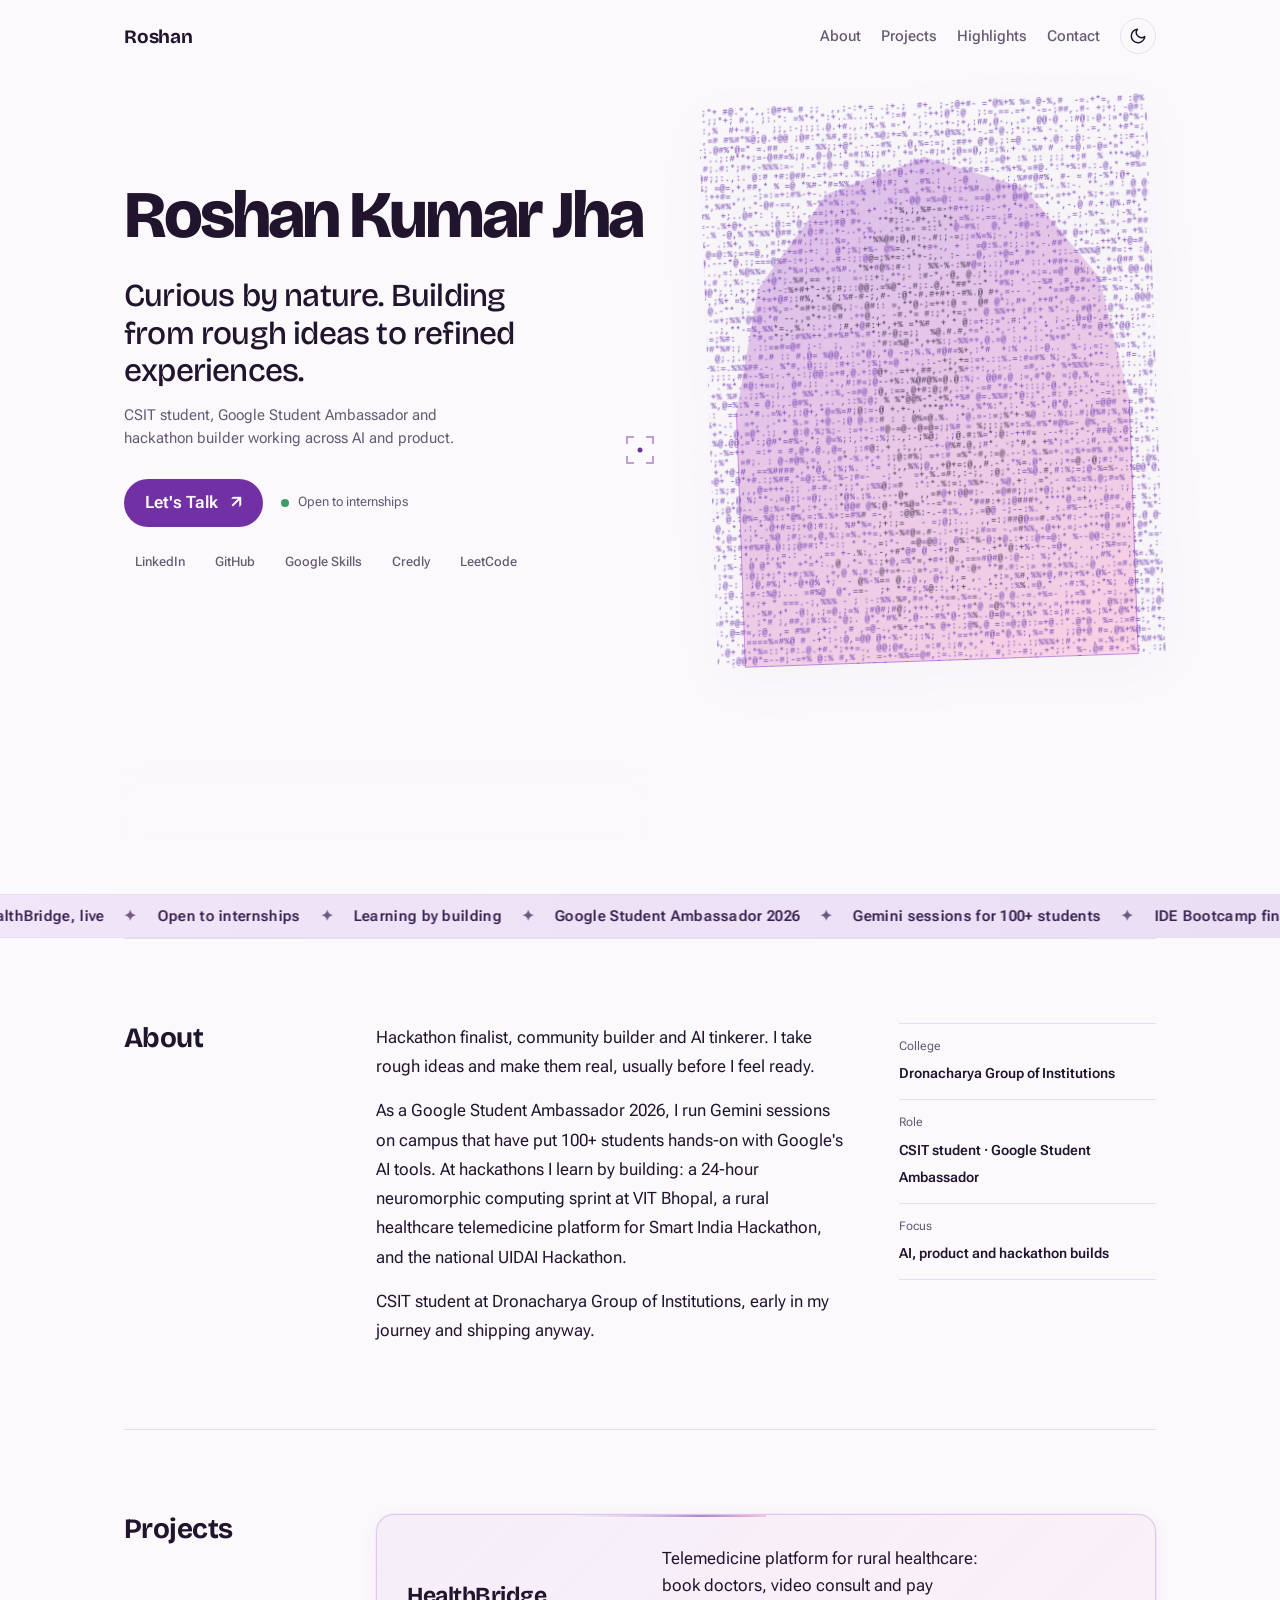
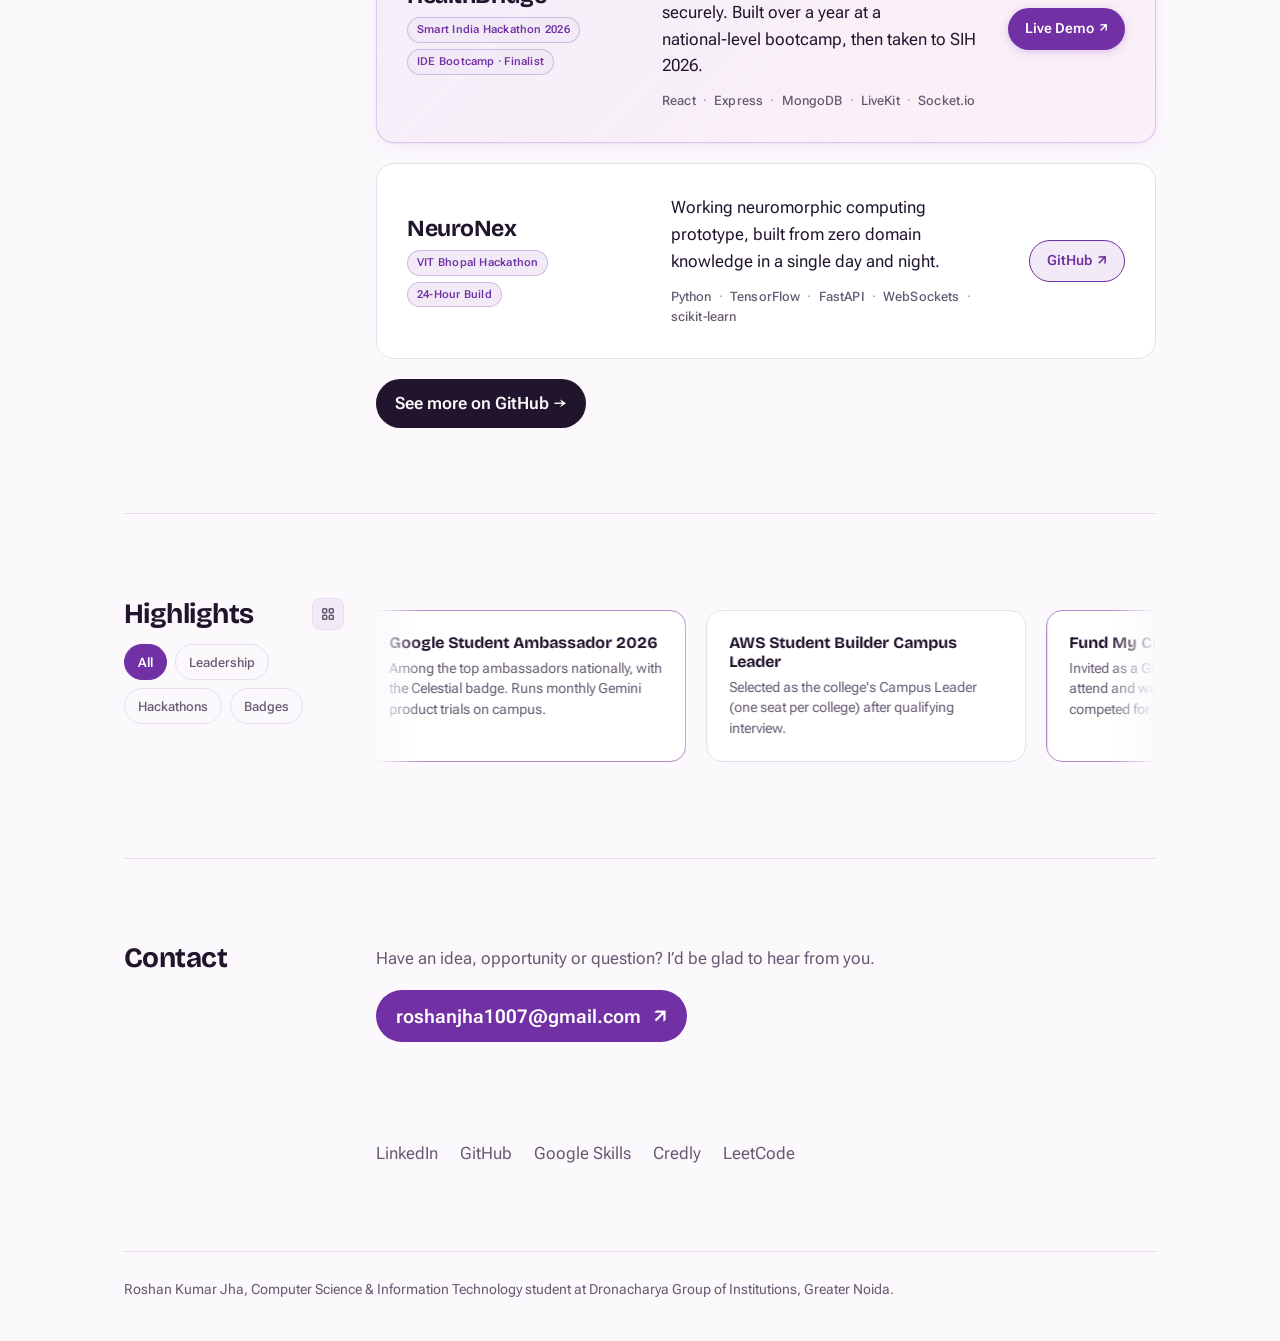
==== commit 02a8e12b: "Polish portfolio layout and visual hierarchy" ====
--- a/index.html
+++ b/index.html
@@ -259,7 +259,6 @@
   <div class="tc-bracket tc-br"></div>
 </div>
 
-<div id="hero-bg" aria-hidden="true"></div>
 <div class="wrap">
   <nav aria-label="Main">
     <a href="#" class="nav-logo"><b>Roshan</b></a>
@@ -283,21 +282,26 @@
   </nav>
 
   <header class="hero">
+    <div id="hero-bg" aria-hidden="true"></div>
     <div class="parallax-layer">
       <!-- REACT BITS: TechText for hero h1 -->
       <div class="tech-text-wrap">
         <h1 class="tech-text" data-text="Roshan Kumar Jha" aria-label="Roshan Kumar Jha"><span class="word">Roshan</span> <span class="word">Kumar</span> <span class="word">Jha</span></h1>
       </div>
       <div class="tag">
-        <p>Too curious to wait for the right time, so I start building.</p>
+        <p class="hero-lead">Curious by nature. Building from rough ideas to refined experiences.</p>
         <p>CSIT student, Google Student Ambassador and hackathon builder working across AI and product.</p>
       </div>
-      <div class="links">
-        <a class="main magnetic" href="https://www.linkedin.com/in/roshanjha1007/" rel="me noopener">LinkedIn</a>
-        <a class="magnetic" href="https://github.com/roshanjha1007-ctrl" rel="me noopener">GitHub</a>
-        <a class="magnetic" href="https://www.skills.google/public_profiles/3627ba7f-261a-465a-b769-d2da955b5581" rel="me noopener">Google Skills</a>
-        <a class="magnetic" href="https://www.credly.com/users/roshanjha1007/badges" rel="me noopener">Credly</a>
-        <a class="magnetic" href="https://leetcode.com/u/roshanjha_1007/" rel="me noopener">LeetCode</a>
+      <div class="hero-actions">
+        <a class="hero-cta magnetic" href="mailto:roshanjha1007@gmail.com">Let's Talk <span aria-hidden="true">↗</span></a>
+        <span class="availability"><span aria-hidden="true"></span>Open to internships</span>
+      </div>
+      <div class="links" aria-label="Social profiles">
+        <a href="https://www.linkedin.com/in/roshanjha1007/" rel="me noopener">LinkedIn</a>
+        <a href="https://github.com/roshanjha1007-ctrl" rel="me noopener">GitHub</a>
+        <a href="https://www.skills.google/public_profiles/3627ba7f-261a-465a-b769-d2da955b5581" rel="me noopener">Google Skills</a>
+        <a href="https://www.credly.com/users/roshanjha1007/badges" rel="me noopener">Credly</a>
+        <a href="https://leetcode.com/u/roshanjha_1007/" rel="me noopener">LeetCode</a>
       </div>
     </div>
     <div class="art parallax-layer" id="art">
@@ -337,9 +341,16 @@
   <section id="about" class="about">
     <h2>About</h2>
     <div>
-      <p>Hackathon finalist, community builder and AI tinkerer. I take rough ideas and make them real, usually before I feel ready.</p>
-      <p>As a Google Student Ambassador 2026, I run Gemini sessions on campus that have put 100+ students hands-on with Google's AI tools. At hackathons I learn by building: a 24-hour neuromorphic computing sprint at VIT Bhopal, a rural healthcare telemedicine platform for Smart India Hackathon, and the national UIDAI Hackathon.</p>
-      <p>CSIT student at Dronacharya Group of Institutions, early in my journey and shipping anyway.</p>
+      <div class="about-copy">
+        <p>Hackathon finalist, community builder and AI tinkerer. I take rough ideas and make them real, usually before I feel ready.</p>
+        <p>As a Google Student Ambassador 2026, I run Gemini sessions on campus that have put 100+ students hands-on with Google's AI tools. At hackathons I learn by building: a 24-hour neuromorphic computing sprint at VIT Bhopal, a rural healthcare telemedicine platform for Smart India Hackathon, and the national UIDAI Hackathon.</p>
+        <p>CSIT student at Dronacharya Group of Institutions, early in my journey and shipping anyway.</p>
+      </div>
+      <aside class="about-facts" aria-label="At a glance">
+        <div><span>College</span><strong>Dronacharya Group of Institutions</strong></div>
+        <div><span>Role</span><strong>CSIT student · Google Student Ambassador</strong></div>
+        <div><span>Focus</span><strong>AI, product and hackathon builds</strong></div>
+      </aside>
     </div>
   </section>
 
@@ -450,8 +461,10 @@
   <section id="contact" class="contact">
     <h2>Contact</h2>
     <div>
+      <p class="contact-invitation">Have an idea, opportunity or question? I’d be glad to hear from you.</p>
+      <a class="contact-email-action magnetic" href="mailto:roshanjha1007@gmail.com">roshanjha1007@gmail.com <span aria-hidden="true">↗</span></a>
       <div class="particle-text-wrap" id="particle-text-wrap">
-        <canvas id="particle-canvas" aria-label="roshanjha1007@gmail.com"></canvas>
+        <canvas id="particle-canvas" aria-hidden="true"></canvas>
         <a class="particle-link-sr big" href="mailto:roshanjha1007@gmail.com">roshanjha1007@gmail.com</a>
       </div>
       <ul>
--- a/transitions.css
+++ b/transitions.css
@@ -948,3 +948,136 @@
     display: none !important;
   }
 }
+
+/* Portfolio refinement: shared contrast, spacing and focus treatment */
+:root {
+  --paper: #fbf9fc;
+  --surface: #fff;
+  --ink: #21142d;
+  --muted: #665b72;
+  --line: #e7deed;
+  --accent: #7130a4;
+  --accent-strong: #7130a4;
+  --soft: #f2eaf7;
+  --card-bg: #fff;
+  --ticker-bg-start: #f1e6f8;
+  --ticker-bg-end: #e9def4;
+  --ticker-text: #3a2050;
+  --ascii-ink: #372044;
+  --ascii-acc: #7130a4;
+  --target-border: rgb(113 48 164 / 45%);
+  --target-active: #7130a4;
+  --hud-tag: #7130a4;
+  --space-section: clamp(52px, 7vw, 84px);
+}
+[data-theme="dark"] {
+  --paper: #100b17;
+  --surface: #191220;
+  --ink: #f7f1fa;
+  --muted: #b7a9c3;
+  --line: #33263d;
+  --accent: #c58be8;
+  --accent-strong: #783d99;
+  --soft: #24192d;
+  --card-bg: #191220;
+  --ticker-bg-start: #261832;
+  --ticker-bg-end: #30203c;
+  --ticker-text: #f3e8fa;
+  --ascii-ink: #f3e8fa;
+  --ascii-acc: #c58be8;
+  --target-border: rgb(197 139 232 / 55%);
+  --target-active: #d6a8ed;
+  --hud-tag: #d6a8ed;
+}
+
+html { scroll-padding-top: 24px; }
+body { transition: background-color .25s ease, color .25s ease; }
+.nav-links a { position: relative; transition: color .18s ease, opacity .18s ease; }
+.nav-links a:hover, .nav-links a:focus-visible { color: var(--accent); }
+.nav-links a:focus-visible { outline-offset: 5px; }
+.hero { isolation: isolate; gap: clamp(28px, 5vw, 64px); }
+#hero-bg { position: absolute; inset: 0; height: 100%; z-index: -1; pointer-events: none; opacity: .34; mask-image: linear-gradient(to bottom, #000 0%, rgb(0 0 0 / 75%) 48%, transparent 100%); -webkit-mask-image: linear-gradient(to bottom, #000 0%, rgb(0 0 0 / 75%) 48%, transparent 100%); }
+.hero > :not(#hero-bg) { position: relative; z-index: 1; }
+.tech-text { font-size: clamp(2rem, 5.2vw, 4.2rem); letter-spacing: -.045em; }
+.hero-lead { max-width: 20ch; font-size: clamp(1.3rem, 2.7vw, 2rem) !important; line-height: 1.18 !important; letter-spacing: -.025em !important; }
+.tag { margin-top: 26px; }
+.tag p:last-child { max-width: 42ch; margin-top: 14px; }
+.hero-actions { display: flex; align-items: center; gap: 18px; flex-wrap: wrap; margin-top: 28px; }
+.hero-cta { display: inline-flex; align-items: center; gap: 12px; min-height: 48px; padding: 0 21px; border-radius: 999px; background: var(--accent-strong); color: #fff; font-weight: 600; text-decoration: none; transition: transform .2s ease, opacity .2s ease; }
+.hero-cta:hover { transform: translateY(-2px); opacity: .9; }
+.availability { display: inline-flex; align-items: center; gap: 9px; color: var(--muted); font-size: 13px; }
+.availability span { width: 8px; height: 8px; border-radius: 50%; background: #3d9a69; }
+.links { gap: 8px; margin-top: 19px; }
+.links a { min-height: 34px; padding: 5px 11px; border: 0; color: var(--muted); font-size: 13px; }
+.links a:hover { background: var(--soft); color: var(--accent); transform: translateY(-1px); }
+.links a:focus-visible { outline: 2px solid var(--accent); outline-offset: 2px; }
+.about > div { display: grid; grid-template-columns: minmax(0, 1fr) minmax(190px, .55fr); gap: clamp(24px, 5vw, 56px); align-items: start; }
+.about-copy { max-width: 62ch; }
+.about-copy p { max-width: 62ch; line-height: 1.72; }
+.about-copy p + p { margin-top: 15px; }
+.about-facts { border-top: 1px solid var(--line); }
+.about-facts div { display: block; padding: 13px 0; border-bottom: 1px solid var(--line); }
+.about-facts span { display: block; margin-bottom: 3px; color: var(--muted); font-size: 12px; }
+.about-facts strong { font-size: 14px; font-weight: 600; line-height: 1.45; }
+section { padding-block: var(--space-section); }
+#projects { scroll-margin-top: 20px; }
+.bento-card, .featured-project { padding: clamp(20px, 3vw, 30px) !important; border-radius: 18px; backdrop-filter: none; -webkit-backdrop-filter: none; }
+.bento-card { gap: clamp(16px, 2.5vw, 28px); }
+.bento-card h3 { font-size: 23px; letter-spacing: -.02em; }
+.project-desc { max-width: 54ch; line-height: 1.58; }
+.pill { color: var(--accent); border-color: color-mix(in srgb, var(--accent) 26%, transparent); white-space: normal; }
+.project-stack { margin-top: 12px; }
+.btn-demo, .btn-github { min-height: 42px; padding: 9px 17px; transition: transform .2s ease, opacity .2s ease; }
+.btn-demo { background: var(--accent-strong); }
+.btn-github { border-color: var(--accent); background: var(--soft); color: var(--accent) !important; }
+.btn-github:hover { background: var(--accent); color: #fff !important; }
+.bento-grid > .more { align-self: flex-start; margin-top: 0; min-height: 46px; padding: 11px 19px; border-radius: 999px; background: var(--ink); color: var(--paper); text-decoration: none; transition: transform .2s ease, opacity .2s ease; }
+.bento-grid > .more:hover { opacity: .88; transform: translateY(-2px); }
+.border-beam::after { opacity: .55; animation-duration: 10s; }
+.highlights-tabs { gap: 8px; }
+.highlight-tab { min-height: 36px; padding: 6px 13px; font-size: 13px; transition: background-color .18s ease, color .18s ease, border-color .18s ease, opacity .18s ease; }
+.highlight-tab.active { background: var(--accent-strong); border-color: var(--accent-strong); color: #fff; box-shadow: none; }
+.highlight-tab:focus-visible, .highlights-view-toggle:focus-visible { outline: 2px solid var(--accent); outline-offset: 3px; }
+.tilt-card-inner { background: var(--surface); backdrop-filter: none; -webkit-backdrop-filter: none; border-radius: 16px; padding: 22px; }
+.tilt-card[data-category="leadership"]:first-child .tilt-card-inner,
+.tilt-card[data-category="leadership"]:nth-child(3) .tilt-card-inner,
+.tilt-card[data-category="hackathons"]:nth-child(4) .tilt-card-inner,
+.tilt-card[data-category="hackathons"]:nth-child(5) .tilt-card-inner { border-color: color-mix(in srgb, var(--accent) 48%, var(--line)); }
+.tilt-card[data-category="hackathons"]:nth-child(6) .tilt-card-inner,
+.tilt-card[data-category="badges"] .tilt-card-inner { opacity: .78; }
+.contact-invitation { margin: 2px 0 18px; color: var(--muted); }
+.contact-email-action { display: inline-flex; align-items: center; gap: 12px; min-height: 52px; padding: 0 20px; border-radius: 999px; background: var(--accent-strong); color: #fff; font: 600 clamp(16px, 2vw, 19px) var(--body); text-decoration: none; transition: transform .2s ease, opacity .2s ease; }
+.contact-email-action:hover { transform: translateY(-2px); opacity: .9; }
+.contact-email-action:focus-visible { outline: 3px solid var(--accent); outline-offset: 4px; }
+.contact .particle-text-wrap { margin-top: 16px; max-width: 520px; height: 56px; }
+.contact #particle-canvas { cursor: default; }
+.contact a.big { display: inline-block; border-bottom-width: 2px; }
+.contact li a:hover, .contact li a:focus-visible { color: var(--accent); }
+.contact ul { gap: 10px 22px; }
+.asciify-toast { font-family: var(--body); box-shadow: 0 10px 30px rgb(0 0 0 / 14%); }
+
+@media (max-width: 820px) {
+  .about > div { grid-template-columns: 1fr; gap: 26px; }
+  .about-facts { display: grid; grid-template-columns: repeat(3, minmax(0, 1fr)); gap: 14px; }
+  .about-facts div { padding: 12px 0; }
+  .hero { gap: 30px; }
+  .art { max-width: 340px; }
+}
+@media (max-width: 480px) {
+  .wrap { padding-inline: 18px !important; }
+  .tech-text { font-size: clamp(1.48rem, 7vw, 2rem); }
+  .hero { padding-top: 24px; }
+  .hero-lead { max-width: 19ch; }
+  .about-facts { grid-template-columns: 1fr; gap: 0; }
+  .about-facts div { padding: 10px 0; }
+  .bento-card, .featured-project { padding: 20px !important; }
+  .project-links { flex-direction: row; }
+  .project-links a { width: auto; }
+  .contact a.big { font-size: clamp(20px, 6vw, 30px); }
+  .particle-text-wrap { height: 54px; }
+}
+@media (prefers-reduced-motion: reduce) {
+  html { scroll-behavior: auto; }
+  *, *::before, *::after { transition-duration: .01ms !important; animation-duration: .01ms !important; animation-iteration-count: 1 !important; scroll-behavior: auto !important; }
+  .border-beam { display: none; }
+}
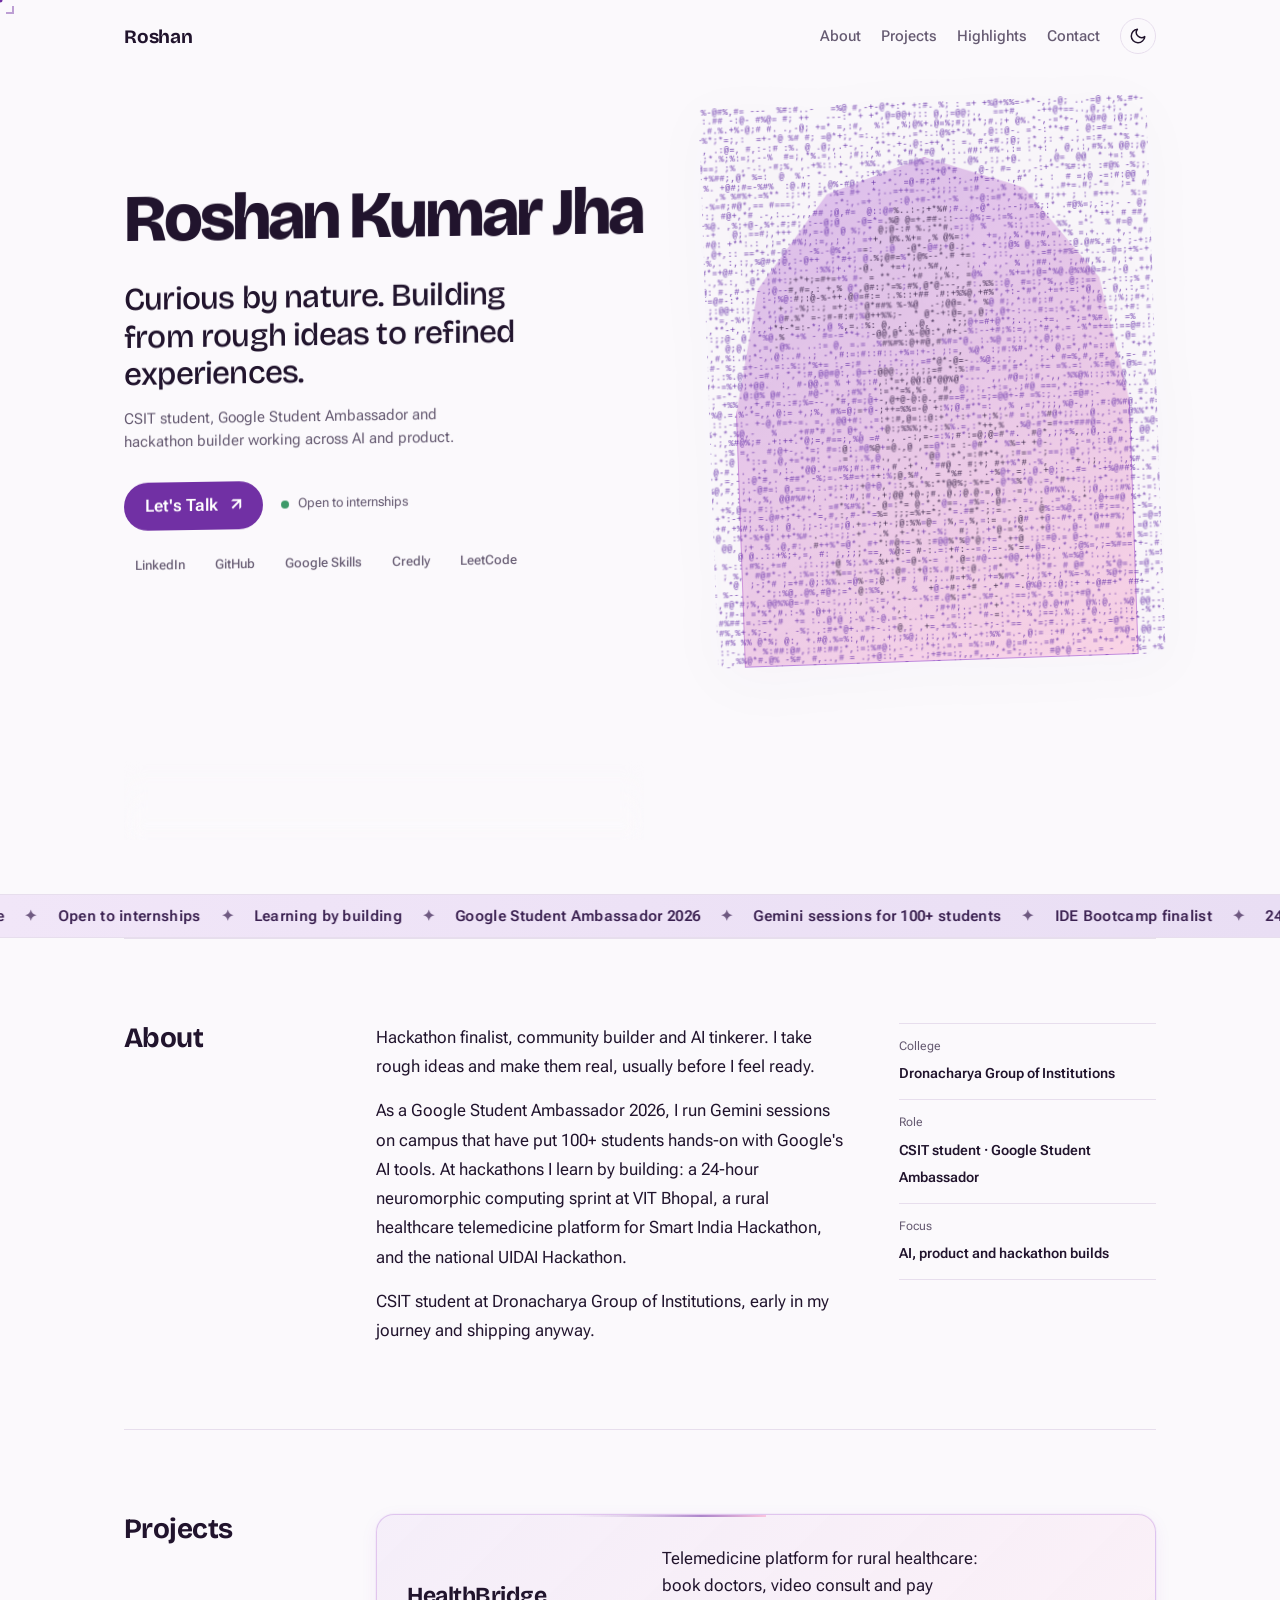
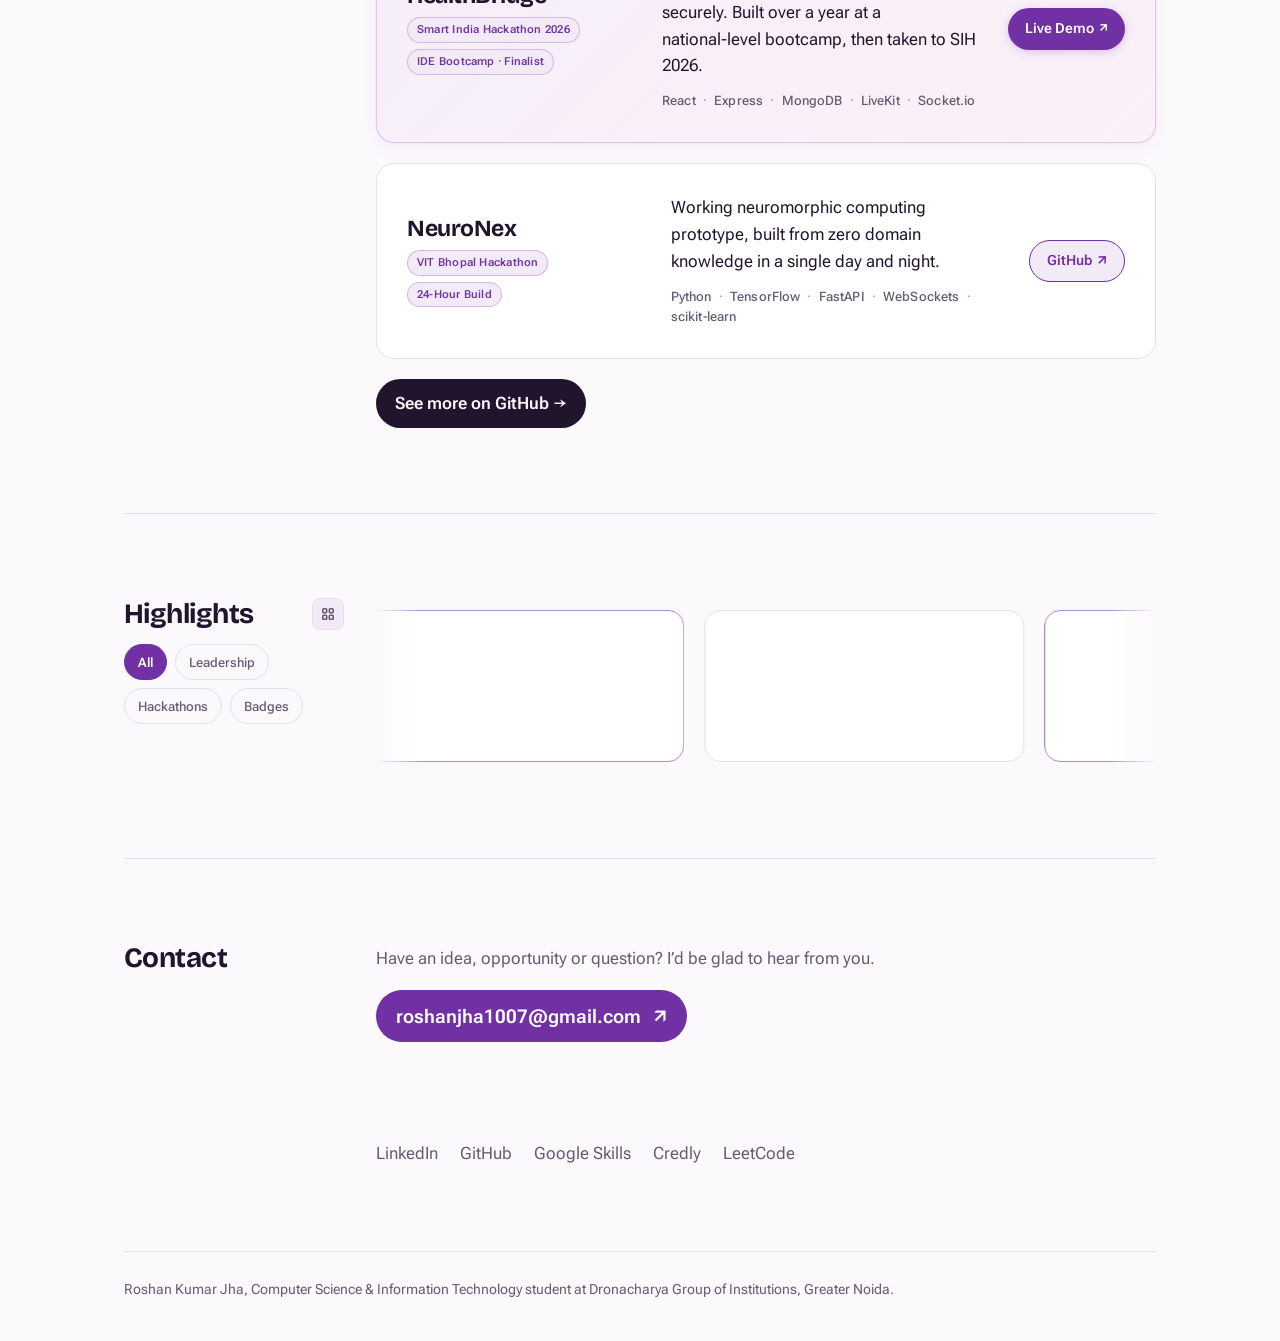
==== commit 144a1054: "Open portfolio email actions in Gmail" ====
--- a/index.html
+++ b/index.html
@@ -293,7 +293,7 @@
         <p>CSIT student, Google Student Ambassador and hackathon builder working across AI and product.</p>
       </div>
       <div class="hero-actions">
-        <a class="hero-cta magnetic" href="mailto:roshanjha1007@gmail.com">Let's Talk <span aria-hidden="true">↗</span></a>
+        <a class="hero-cta magnetic" href="https://mail.google.com/mail/?view=cm&amp;fs=1&amp;to=roshanjha1007%40gmail.com" target="_blank" rel="noopener noreferrer">Let's Talk <span aria-hidden="true">↗</span></a>
         <span class="availability"><span aria-hidden="true"></span>Open to internships</span>
       </div>
       <div class="links" aria-label="Social profiles">
@@ -462,10 +462,10 @@
     <h2>Contact</h2>
     <div>
       <p class="contact-invitation">Have an idea, opportunity or question? I’d be glad to hear from you.</p>
-      <a class="contact-email-action magnetic" href="mailto:roshanjha1007@gmail.com">roshanjha1007@gmail.com <span aria-hidden="true">↗</span></a>
+      <a class="contact-email-action magnetic" href="https://mail.google.com/mail/?view=cm&amp;fs=1&amp;to=roshanjha1007%40gmail.com" target="_blank" rel="noopener noreferrer">roshanjha1007@gmail.com <span aria-hidden="true">↗</span></a>
       <div class="particle-text-wrap" id="particle-text-wrap">
         <canvas id="particle-canvas" aria-hidden="true"></canvas>
-        <a class="particle-link-sr big" href="mailto:roshanjha1007@gmail.com">roshanjha1007@gmail.com</a>
+        <a class="particle-link-sr big" href="https://mail.google.com/mail/?view=cm&amp;fs=1&amp;to=roshanjha1007%40gmail.com" target="_blank" rel="noopener noreferrer">roshanjha1007@gmail.com</a>
       </div>
       <ul>
         <li><a href="https://www.linkedin.com/in/roshanjha1007/" rel="me noopener">LinkedIn</a></li>
--- a/hero-bg.css
+++ b/hero-bg.css
@@ -1,3 +1,2 @@
-/* Asciify hero background: full-bleed ground behind the hero, under all content. */
-body{position:relative}
-#hero-bg{position:absolute;top:0;left:0;right:0;height:max(100vh,640px);height:max(100svh,640px);z-index:-1}
+/* Asciify field stays inside the hero and behind its content. */
+#hero-bg{position:absolute;inset:0;height:100%;z-index:-1;pointer-events:none}
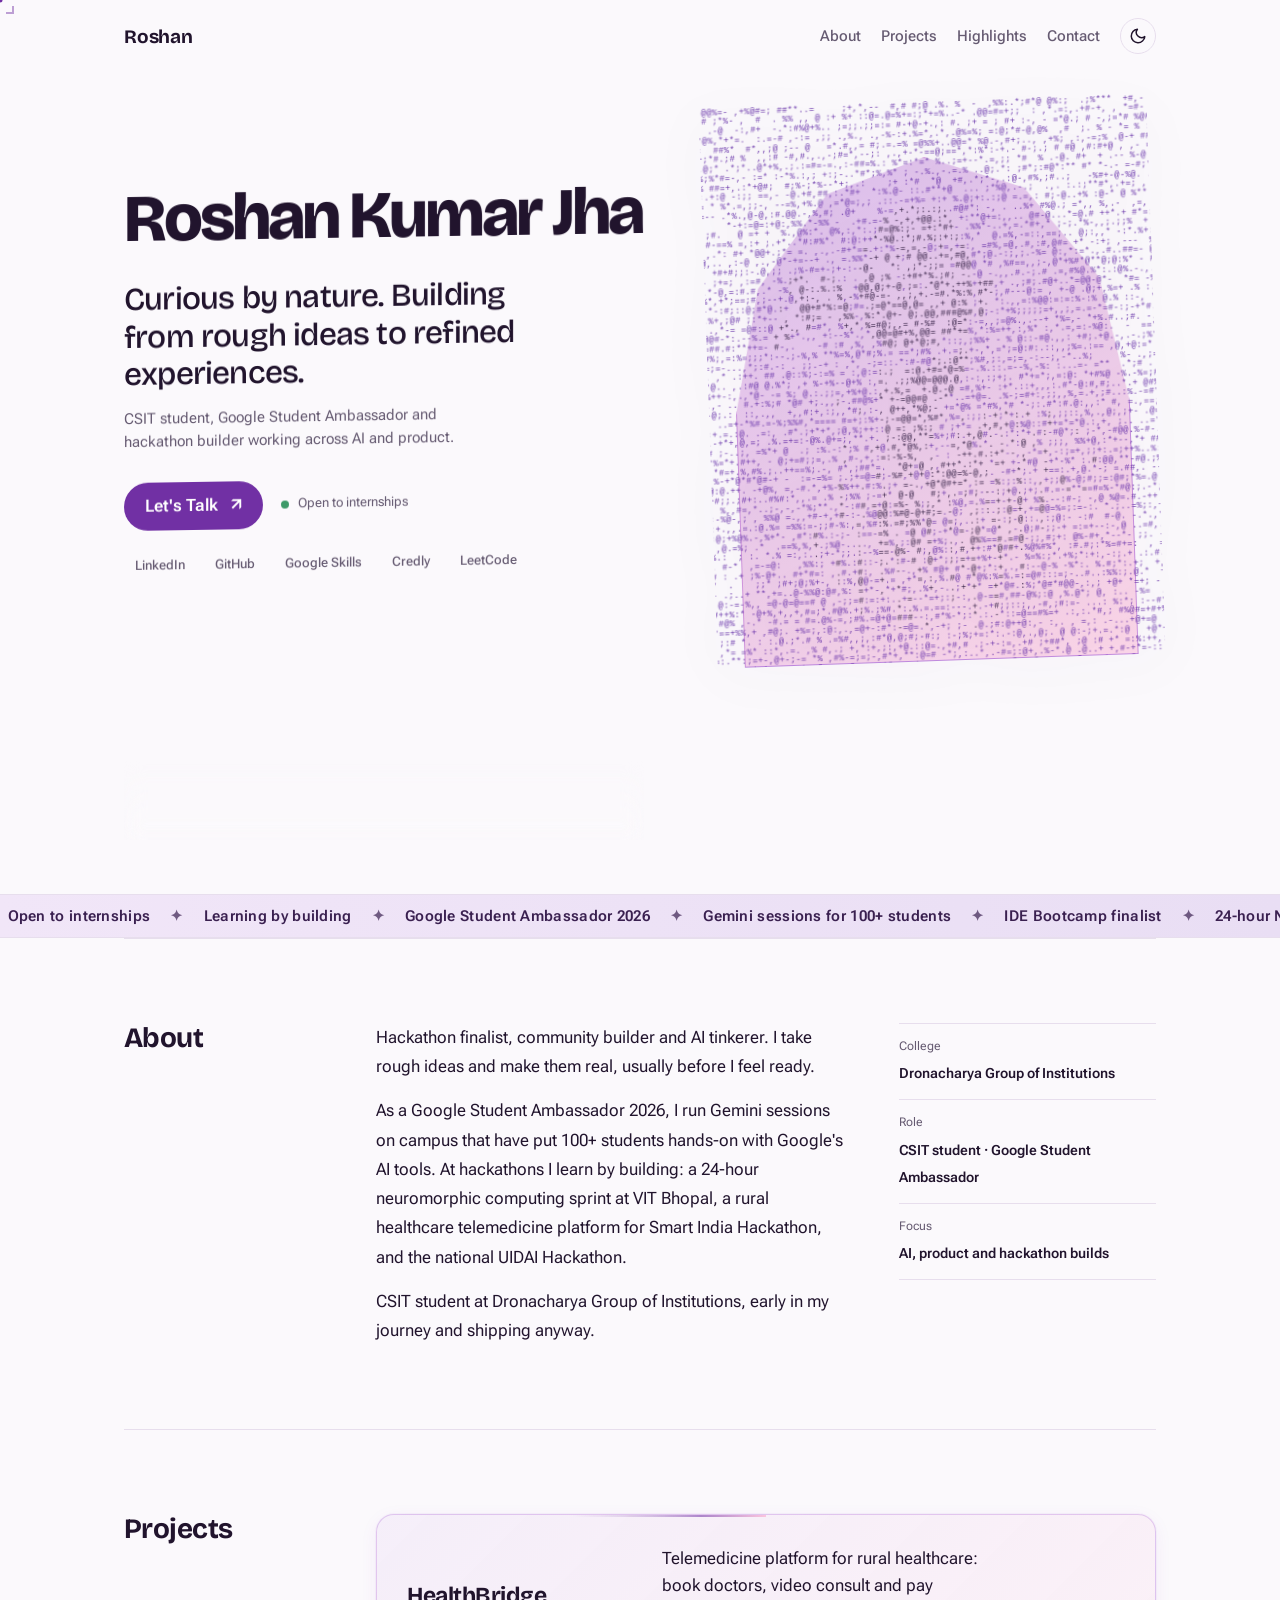
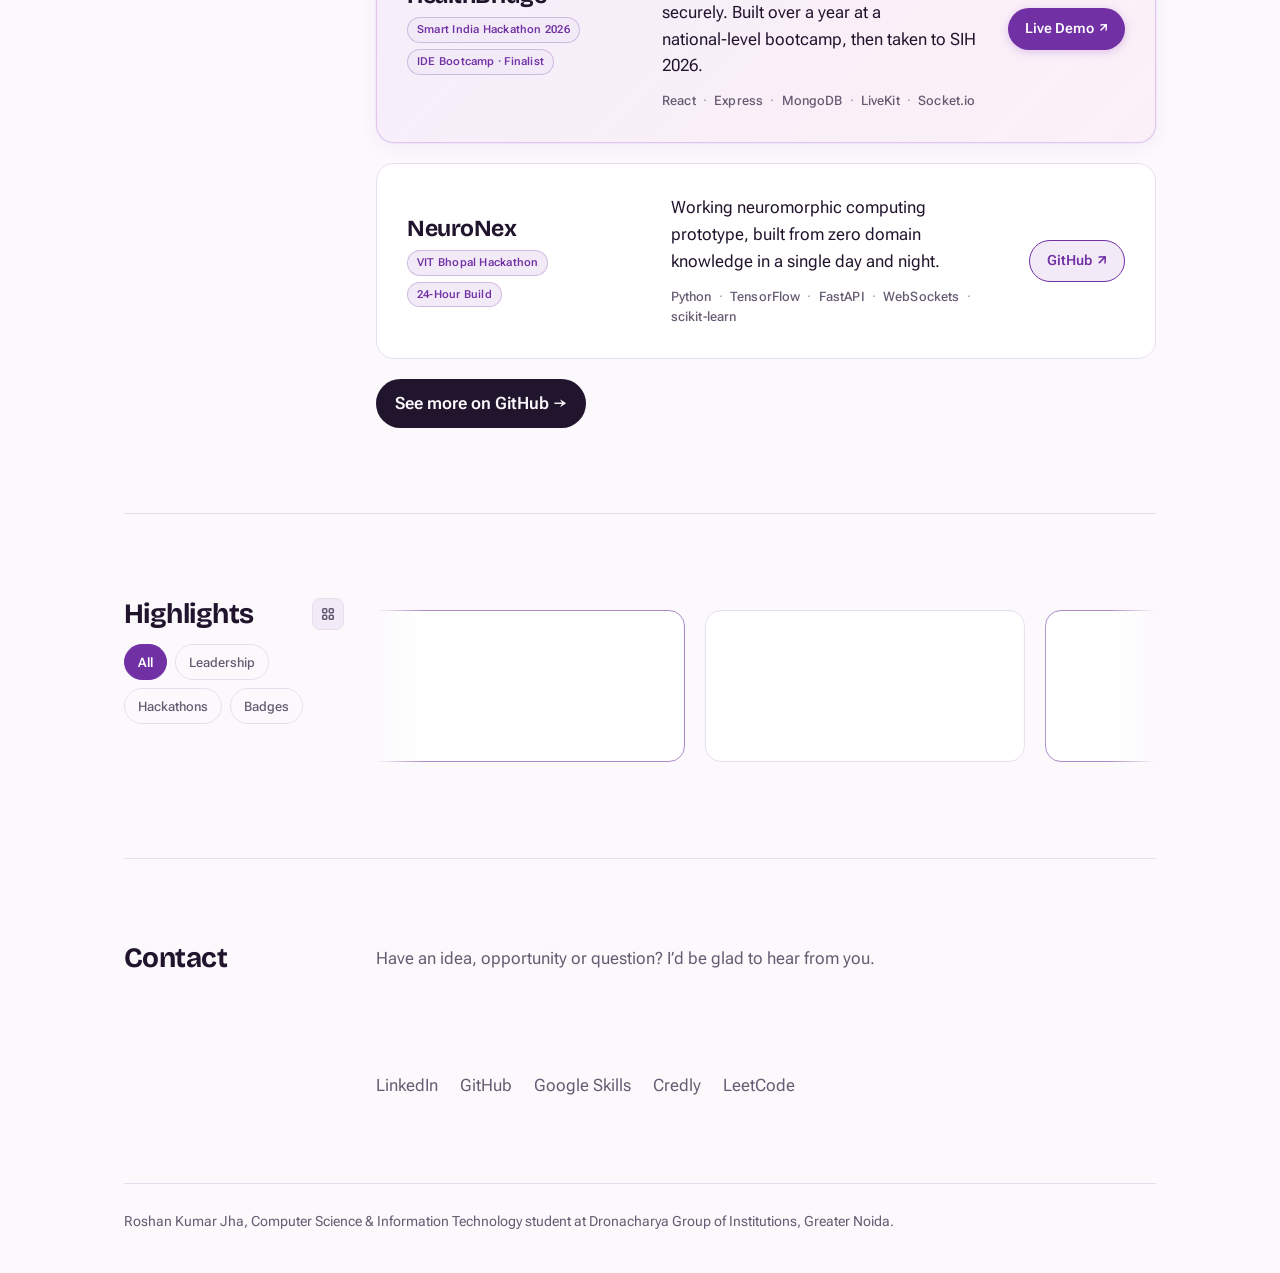
==== commit e25053b1: "Remove contact email button" ====
--- a/index.html
+++ b/index.html
@@ -462,7 +462,6 @@
     <h2>Contact</h2>
     <div>
       <p class="contact-invitation">Have an idea, opportunity or question? I’d be glad to hear from you.</p>
-      <a class="contact-email-action magnetic" href="https://mail.google.com/mail/?view=cm&amp;fs=1&amp;to=roshanjha1007%40gmail.com" target="_blank" rel="noopener noreferrer">roshanjha1007@gmail.com <span aria-hidden="true">↗</span></a>
       <div class="particle-text-wrap" id="particle-text-wrap">
         <canvas id="particle-canvas" aria-hidden="true"></canvas>
         <a class="particle-link-sr big" href="https://mail.google.com/mail/?view=cm&amp;fs=1&amp;to=roshanjha1007%40gmail.com" target="_blank" rel="noopener noreferrer">roshanjha1007@gmail.com</a>
--- a/transitions.css
+++ b/transitions.css
@@ -1046,9 +1046,6 @@
 .tilt-card[data-category="hackathons"]:nth-child(6) .tilt-card-inner,
 .tilt-card[data-category="badges"] .tilt-card-inner { opacity: .78; }
 .contact-invitation { margin: 2px 0 18px; color: var(--muted); }
-.contact-email-action { display: inline-flex; align-items: center; gap: 12px; min-height: 52px; padding: 0 20px; border-radius: 999px; background: var(--accent-strong); color: #fff; font: 600 clamp(16px, 2vw, 19px) var(--body); text-decoration: none; transition: transform .2s ease, opacity .2s ease; }
-.contact-email-action:hover { transform: translateY(-2px); opacity: .9; }
-.contact-email-action:focus-visible { outline: 3px solid var(--accent); outline-offset: 4px; }
 .contact .particle-text-wrap { margin-top: 16px; max-width: 520px; height: 56px; }
 .contact #particle-canvas { cursor: default; }
 .contact a.big { display: inline-block; border-bottom-width: 2px; }
